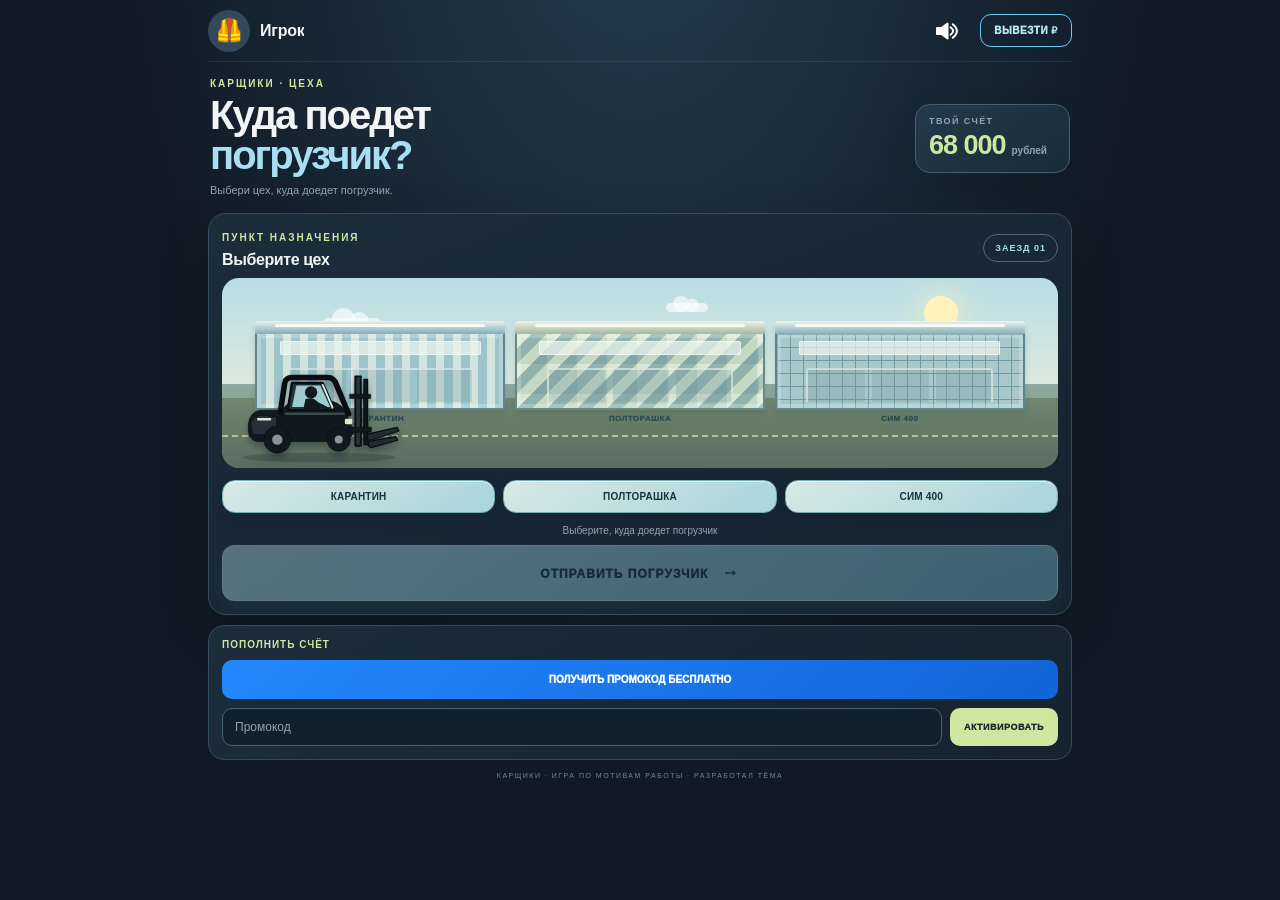
==== index.html @ d9bfb604 "Add files via upload" ====
<!doctype html>
<html lang="ru">
<head>
<meta charset="utf-8">
<meta name="viewport" content="width=device-width,initial-scale=1,viewport-fit=cover">
<meta name="theme-color" content="#111b27">
<meta name="apple-mobile-web-app-capable" content="yes">
<meta name="apple-mobile-web-app-status-bar-style" content="black-translucent">
<meta name="apple-mobile-web-app-title" content="Карщики — Цеха">
<link rel="manifest" href="manifest.webmanifest">
<link rel="apple-touch-icon" href="icons/icon-192.png">
<link rel="stylesheet" href="style.css">
<title>Карщики — Цеха</title>
</head>
<body>
<div class="app-shell">
<header class="topbar">
  <div class="profile-wrap">
    <button class="profile-avatar" id="profileBtn" aria-label="Изменить профиль"><span id="avatarMini">🦺</span></button>
    <button class="profile-name" id="profileNameBtn" aria-label="Изменить имя"><span id="nicknameMini">Игрок</span></button>
  </div>
  <div class="top-actions">
    <button class="sound-btn" id="soundBtn" aria-label="Звук включён" title="Звук"><svg viewBox="0 0 32 32" aria-hidden="true"><path d="M4 12h6l8-6v20l-8-6H4z"/><path class="sound-wave" d="M22 11q7 5 0 10M25 7q11 9 0 18"/></svg></button>
    <button class="withdraw-btn" id="withdrawBtn">ВЫВЕЗТИ ₽</button>
  </div>
</header>
<main>
  <section class="hero">
    <div class="hero-copy"><div class="eyebrow">КАРЩИКИ · ЦЕХА</div><h1>Куда поедет<br><em>погрузчик?</em></h1><p>Выбери цех, куда доедет погрузчик.</p></div>
    <div class="score-card"><span>ТВОЙ СЧЁТ</span><div class="score-line"><strong id="score">68 000</strong><small>рублей</small></div></div>
  </section>
  <section class="yard-card">
    <div class="yard-head"><div><span class="eyebrow">ПУНКТ НАЗНАЧЕНИЯ</span><h2>Выберите цех</h2></div><div class="round-pill" id="roundLabel">ЗАЕЗД 01</div></div>
    <div class="yard" id="yard">
      <div class="fireworks" id="fireworks" aria-hidden="true"></div>
      <div class="skyline"><span class="cloud c1"></span><span class="cloud c2"></span><span class="sun"></span></div>
      <div class="warehouse-row">
        <div class="warehouse" data-warehouse="0"><div class="roof"></div><div class="door"></div><label>КАРАНТИН</label></div>
        <div class="warehouse" data-warehouse="1"><div class="roof"></div><div class="door"></div><label>ПОЛТОРАШКА</label></div>
        <div class="warehouse" data-warehouse="2"><div class="roof"></div><div class="door"></div><label>СИМ 400</label></div>
      </div>
      <div class="ground"><div class="lane"></div>
        <div class="forklift" id="forklift" aria-label="Погрузчик">
          <svg viewBox="0 0 280 160" role="img" aria-hidden="true">
            <g fill="#10191d" stroke="#080e12" stroke-linejoin="round" stroke-linecap="round">
              <!-- rear counterweight and low chassis -->
              <path d="M30 91 Q31 72 49 68 L83 68 L99 53 L160 53 Q176 53 187 68 L202 104 L190 119 L44 119 Q27 116 30 91Z"/>
              <path d="M34 88 Q39 76 55 77 L76 79 L76 108 L37 108Z" fill="#263238"/>
              <!-- overhead guard and driver's cabin -->
              <path d="M82 72 L89 24 Q91 15 101 15 L159 15 Q169 15 173 26 L193 74" fill="none" stroke-width="9"/>
              <path d="M101 24 L151 24 L170 68 L94 68Z" fill="#25343b" stroke="#080e12" stroke-width="4"/>
              <path d="M108 28 L147 28 L163 63 L101 63Z" fill="#9fcbd0" stroke="none"/>
              <path d="M151 27 L167 64" fill="none" stroke="#d8f0e9" stroke-width="3"/>
              <!-- driver facing the forks -->
              <circle cx="132" cy="39" r="10" fill="#10191d" stroke="none"/>
              <path d="M123 50 Q136 45 145 57 L150 68 L119 68Z" fill="#10191d" stroke="none"/>
              <path d="M144 58 L159 66" fill="none" stroke="#10191d" stroke-width="5"/>
              <!-- front mast, carriage and hydraulic rails -->
              <path d="M204 13 L213 13 L213 126 L204 126Z" fill="#27343a" stroke-width="3"/>
              <path d="M218 18 L224 18 L224 124 L218 124Z" fill="#10191d" stroke-width="2"/>
              <path d="M195 42 L229 42 L229 49 L195 49Z"/>
              <path d="M194 96 L230 96 L230 104 L194 104Z"/>
              <!-- forks project forward, slightly raised -->
              <path d="M224 107 L272 96 L275 102 L229 117 L224 117Z" fill="#202c32" stroke-width="2"/>
              <path d="M226 119 L270 111 L273 117 L230 129 L225 126Z" fill="#202c32" stroke-width="2"/>
              <!-- wheels -->
              <circle cx="77" cy="116" r="22"/><circle cx="77" cy="116" r="11" fill="#87969a" stroke="#11191d" stroke-width="5"/>
              <circle cx="177" cy="116" r="19"/><circle cx="177" cy="116" r="9" fill="#87969a" stroke="#11191d" stroke-width="5"/>
              <!-- details -->
              <path d="M46 83 L65 83" fill="none" stroke="#d8e5d9" stroke-width="4"/>
              <rect x="187" y="82" width="12" height="9" rx="2" fill="#dce7c9" stroke="none"/>
              <path d="M91 74 L185 74" fill="none" stroke="#3b4b50" stroke-width="4"/>
            </g>
            <ellipse cx="145" cy="145" rx="124" ry="8" fill="#17252b" opacity=".25"/>
          </svg>
        </div>
      </div>
    </div>
    <div class="choice-grid" id="choices">
      <button class="choice" data-choice="0"><b>КАРАНТИН</b></button>
      <button class="choice" data-choice="1"><b>ПОЛТОРАШКА</b></button>
      <button class="choice" data-choice="2"><b>СИМ 400</b></button>
    </div>
    <div class="action-row"><div class="selected-note" id="selectedNote">Выберите, куда доедет погрузчик</div><button class="start-btn" id="startBtn" disabled>ОТПРАВИТЬ ПОГРУЗЧИК <span>→</span></button></div>
    <div class="result" id="result" aria-live="polite"></div>
  </section>
  <section class="promo-card" id="promoCard">
    <div class="promo-heading"><b>ПОПОЛНИТЬ СЧЁТ</b></div>
    <a class="max-link" href="https://max.ru/u/f9LHodD0cOLneOcaWjEmFgBMwk43kHjgXIXkgV5Iri4Pyzd-kON9N1Y9ptg" target="_blank" rel="noopener noreferrer">ПОЛУЧИТЬ ПРОМОКОД БЕСПЛАТНО</a>
    <div class="promo-entry"><input id="promoInput" maxlength="80" placeholder="Промокод" aria-label="Промокод"><button class="promo-apply" id="promoApply">АКТИВИРОВАТЬ</button></div>
    <p class="promo-message" id="promoMessage" aria-live="polite"></p>
  </section>
  <footer>КАРЩИКИ · ИГРА ПО МОТИВАМ РАБОТЫ · РАЗРАБОТАЛ ТЁМА</footer>
</main>
</div>
<div class="modal-backdrop" id="profileModal"><div class="modal"><button class="close" id="closeProfile">×</button><div class="eyebrow">ПРОФИЛЬ ИГРОКА</div><h2>Ваш профиль</h2><div class="avatar-preview" id="avatarPreview">🦺</div><label class="upload-avatar-btn" for="avatarFile">ЗАГРУЗИТЬ АВАТАР</label><input id="avatarFile" class="avatar-file-input" type="file" accept="image/*"><label class="field-label" for="nicknameInput">Ваше имя</label><input id="nicknameInput" type="text" maxlength="22" placeholder="Введите имя"><button class="save-btn" id="saveProfile">СОХРАНИТЬ</button></div></div>
<div class="modal-backdrop" id="withdrawModal"><div class="modal"><button class="close" id="closeWithdraw">×</button><div class="eyebrow">ВЫВОД СРЕДСТВ</div><h2>Вывод недоступен</h2><p class="modal-copy">Вывезти. Деньги не получится.</p><button class="save-btn" id="okWithdraw">ПОНЯТНО</button></div></div>
<script src="game.js"></script>
</body></html>
---- style.css ----
:root{--bg:#101a26;--panel:#182635;--panel2:#1e3040;--text:#f1f5f5;--muted:#91a4b1;--blue:#9edcff;--blue2:#5fb8e8;--lime:#d5f28b;--line:#304557;--orange:#ffbd65}*{box-sizing:border-box}body{margin:0;background:radial-gradient(ellipse at 50% -20%,#263e50 0,#101a26 58%);color:var(--text);font-family:Inter,-apple-system,BlinkMacSystemFont,"Segoe UI",sans-serif;min-height:100vh}.app-shell{max-width:900px;margin:auto;padding:env(safe-area-inset-top) 18px env(safe-area-inset-bottom)}.topbar{height:76px;display:flex;align-items:center;justify-content:space-between;border-bottom:1px solid #ffffff12}.brand,.top-actions,.profile-btn{display:flex;align-items:center}.brand{gap:11px}.brand-mark{width:40px;height:40px;border-radius:13px;background:var(--lime);color:#1b2b31;display:grid;place-items:center;font-weight:1000;font-size:22px;box-shadow:0 5px 20px #d5f28b20}.brand b{display:block;letter-spacing:2px;font-size:14px}.brand small{display:block;color:var(--muted);font-size:9px;letter-spacing:1.5px;margin-top:3px}.top-actions{gap:9px}.icon-btn,.profile-btn{border:1px solid var(--line);background:#1a2a39;color:var(--text);border-radius:13px;height:42px}.icon-btn{width:42px;font-size:20px}.profile-btn{padding:0 12px 0 5px;gap:8px;font-weight:700}.profile-btn span:first-child{width:31px;height:31px;display:grid;place-items:center;border-radius:10px;background:#31495b;font-size:18px}.hero{display:flex;justify-content:space-between;gap:20px;padding:35px 2px 26px;align-items:center}.eyebrow{color:var(--lime);font-size:10px;letter-spacing:2px;font-weight:900}.hero h1{font-size:clamp(32px,7vw,52px);line-height:.99;letter-spacing:-2px;margin:10px 0}.hero h1 em{font-style:normal;color:var(--blue)}.hero p{color:var(--muted);font-size:13px;max-width:370px;line-height:1.5;margin:10px 0 0}.score-card{min-width:150px;background:linear-gradient(145deg,#24394a,#192b39);border:1px solid #466073;border-radius:18px;padding:16px;box-shadow:0 12px 30px #0002}.score-card span,.score-card small{display:block;color:var(--muted);font-size:9px;letter-spacing:1.4px;font-weight:800}.score-card strong{display:block;font-size:34px;letter-spacing:-1px;margin:4px 0;color:var(--lime)}.score-card small{font-size:9px;letter-spacing:0;font-weight:500}.yard-card{background:linear-gradient(160deg,#1b2c3b,#152330);border:1px solid #354c5d;border-radius:23px;padding:20px;box-shadow:0 18px 50px #0003}.yard-head{display:flex;justify-content:space-between;align-items:center;margin-bottom:15px}.yard-head h2{font-size:19px;margin:6px 0 0;letter-spacing:-.4px}.round-pill{border:1px solid #536879;border-radius:30px;padding:8px 11px;color:var(--blue);font-size:9px;letter-spacing:1px;font-weight:900}.yard{height:250px;border-radius:17px;overflow:hidden;position:relative;background:linear-gradient(#9bc8dc 0%,#d1e5dc 61%,#778d79 61%,#657c6d 100%);isolation:isolate}.skyline{height:95px;position:absolute;inset:0}.sun{position:absolute;right:12%;top:18px;width:34px;height:34px;border-radius:50%;background:#fff2bd;box-shadow:0 0 35px #fff4bd}.cloud{position:absolute;background:#ffffff9c;border-radius:30px;width:60px;height:13px;top:40px;left:12%}.cloud:before,.cloud:after{content:"";position:absolute;background:inherit;border-radius:50%;width:23px;height:23px;top:-10px;left:10px}.cloud:after{left:28px;top:-6px;width:19px;height:19px}.c2{left:52%;top:23px;transform:scale(.7)}.warehouse-row{position:absolute;top:69px;left:3%;right:3%;display:grid;grid-template-columns:repeat(5,1fr);gap:7px;z-index:1}.warehouse{text-align:center;filter:drop-shadow(0 4px 2px #344b4930)}.roof{height:12px;background:#536b77;clip-path:polygon(8% 0,92% 0,100% 100%,0 100%)}.door{height:67px;background:linear-gradient(90deg,#728b91,#a4b6ae);border:3px solid #647e83;border-top:0;display:grid;place-items:center}.door span{font-size:17px;font-weight:1000;color:#40565a;background:#d8e5d9b0;padding:4px 8px;border-radius:5px}.warehouse label{display:block;color:#324d52;font-size:8px;font-weight:1000;letter-spacing:.8px;margin-top:4px}.warehouse.target .door{background:#d7f28e;border-color:#9ab65f;box-shadow:0 0 20px #d5f28b}.ground{position:absolute;bottom:0;height:84px;width:100%;background:linear-gradient(#71866e,#596e60)}.lane{position:absolute;left:0;right:0;top:37px;border-top:2px dashed #e8e3b0aa}.forklift{position:absolute;left:5%;bottom:11px;width:92px;height:57px;z-index:3;transition:left 2.7s cubic-bezier(.22,.7,.2,1)}.fork-body{position:absolute;bottom:5px;left:10px;width:66px;height:34px;background:#d4ed83;border:3px solid #566b45;border-radius:7px 10px 4px 4px;box-shadow:inset -8px 0 #a7c966}.cab{position:absolute;left:25px;top:-23px;width:30px;height:25px;border:4px solid #435b4d;border-bottom:0;border-radius:6px 6px 0 0;background:#8bc9d6}.cab i{display:block;margin:4px auto;width:13px;height:12px;background:#d6f1ed;border-radius:2px}.counterweight{position:absolute;right:-4px;top:4px;width:13px;height:25px;background:#e9bd58;border:2px solid #8c7041;border-radius:3px}.wheel{position:absolute;bottom:-10px;width:18px;height:18px;border:4px solid #26343b;background:#819096;border-radius:50%}.w1{left:9px}.w2{right:6px}.fork-mast{position:absolute;left:3px;bottom:4px;width:6px;height:53px;background:#4b5d60;border:1px solid #d4d9bd;z-index:2}.fork{position:absolute;left:-1px;bottom:-1px;width:19px;height:4px;background:#4b5d60}.forklift.moving{animation:bump .18s infinite alternate}.forklift.moving:after{content:"";position:absolute;left:0;top:-4px;width:100%;height:4px;background:#fff6a0;filter:blur(5px);opacity:.6}@keyframes bump{from{transform:translateY(0)}to{transform:translateY(-2px)}}.yard-status{position:absolute;right:12px;bottom:10px;background:#1a2c36d9;color:#e8f2dd;padding:7px 10px;border-radius:8px;font-size:8px;font-weight:900;letter-spacing:1px;z-index:4}.choice-grid{display:grid;grid-template-columns:repeat(5,1fr);gap:8px;margin-top:16px}.choice{min-width:0;background:#213545;border:1px solid #40596b;border-radius:13px;color:var(--text);padding:11px 5px;text-align:left;cursor:pointer;transition:.18s}.choice span{display:block;color:var(--blue);font-size:10px;font-weight:900;margin-bottom:7px}.choice b{display:block;font-size:11px;white-space:nowrap}.choice small{display:block;color:var(--muted);font-size:9px;margin-top:4px;white-space:nowrap}.choice.selected{background:#d8f2a0;color:#1c2c2c;border-color:#e9ffb5;box-shadow:0 0 0 2px #d5f28b30}.choice.selected span,.choice.selected small{color:#52694a}.choice:disabled{opacity:.65;cursor:default}.action-row{display:flex;align-items:center;justify-content:space-between;gap:15px;margin-top:15px}.selected-note{font-size:11px;color:var(--muted)}.start-btn,.save-btn{border:0;border-radius:12px;padding:14px 17px;background:var(--blue);color:#18303e;font-size:10px;letter-spacing:.8px;font-weight:1000;cursor:pointer;box-shadow:0 5px 18px #8dd7ff24}.start-btn span{font-size:17px;margin-left:9px}.start-btn:disabled{opacity:.4;cursor:not-allowed}.result{min-height:0;text-align:center;font-size:13px;font-weight:900;color:var(--lime);margin-top:0}.result.show{margin-top:13px;padding:12px;border-radius:11px;background:#d5f28b13;border:1px solid #d5f28b35}.bottom-grid{display:grid;grid-template-columns:1fr 1fr;gap:10px;margin-top:14px}.info-card{display:flex;gap:11px;padding:14px;background:#172735;border:1px solid #2c4253;border-radius:15px}.info-icon{flex:0 0 30px;height:30px;border-radius:10px;background:#9edcff;color:#17303c;display:grid;place-items:center;font-size:17px}.info-icon.lime{background:var(--lime)}.info-card b{font-size:11px}.info-card p{margin:5px 0 0;color:var(--muted);font-size:10px;line-height:1.45}footer{text-align:center;color:#718594;font-size:8px;letter-spacing:1.5px;padding:22px 0 25px}.modal-backdrop{display:none;position:fixed;inset:0;background:#07111bd9;z-index:10;align-items:center;justify-content:center;padding:20px}.modal-backdrop.open{display:flex}.modal{position:relative;width:min(100%,390px);background:#1b2d3c;border:1px solid #4b6578;border-radius:22px;padding:25px;box-shadow:0 20px 70px #0008}.modal h2{margin:7px 0 20px}.close{position:absolute;right:15px;top:12px;border:0;background:none;color:#dce7e9;font-size:28px}.field-label{display:block;color:var(--muted);font-size:11px;margin:13px 0 7px}.modal input{width:100%;border:1px solid #486174;background:#10202d;color:white;padding:13px;border-radius:10px;font:inherit;outline:none}.avatars{display:flex;gap:7px;flex-wrap:wrap}.avatars button{width:43px;height:43px;border-radius:11px;border:1px solid #486174;background:#253b4d;font-size:21px}.avatars button.active{border:2px solid var(--lime);background:#3d563e}.save-btn{width:100%;margin-top:20px;background:var(--lime)}@media(max-width:560px){.app-shell{padding-left:12px;padding-right:12px}.topbar{height:66px}.hero{padding:25px 2px 18px;align-items:flex-start}.hero h1{font-size:36px}.hero p{font-size:11px;max-width:220px}.score-card{min-width:112px;padding:12px}.score-card strong{font-size:29px}.score-card small{font-size:8px}.yard-card{padding:13px;border-radius:18px}.yard{height:225px}.warehouse-row{gap:4px;top:70px}.door{height:56px}.door span{font-size:13px;padding:3px 5px}.warehouse label{font-size:7px;letter-spacing:0}.choice-grid{gap:5px}.choice{padding:9px 3px;border-radius:10px}.choice b{font-size:9px}.choice small{font-size:7px}.choice span{font-size:9px}.action-row{align-items:stretch;flex-direction:column}.start-btn{width:100%}.selected-note{text-align:center}.bottom-grid{grid-template-columns:1fr}.yard-status{font-size:7px}.round-pill{font-size:8px;padding:7px}.yard-head h2{font-size:16px}}
/* v2 compact layout */
.topbar{height:62px}.profile-avatar{width:42px;height:42px;border:0;padding:0;border-radius:50%;background:#31495b;overflow:hidden;display:grid;place-items:center;cursor:pointer;color:#fff}.profile-avatar span{font-size:23px;line-height:1}.profile-avatar img,.avatar-preview img,#avatarMini img{width:100%;height:100%;object-fit:cover}.top-actions{gap:18px}.withdraw-btn{border:0;background:transparent;color:#fff;font-size:10px;font-weight:900;letter-spacing:.7px;padding:9px 0;cursor:pointer}.sound-btn{border:0;background:transparent;color:#fff;font-size:25px;line-height:1;width:32px;height:38px;padding:0;cursor:pointer}.hero{padding:16px 2px 14px;gap:10px}.hero h1{font-size:clamp(27px,6vw,40px);margin:7px 0}.hero p{font-size:11px;margin-top:7px}.score-card{min-width:140px;padding:11px 13px;border-radius:15px}.score-card strong{font-size:27px}.score-card small{font-size:10px}.promo-open{border:0;border-radius:8px;background:var(--lime);color:#1b2b31;font-size:8px;font-weight:1000;padding:8px 7px;margin-top:8px;width:100%;cursor:pointer}.yard-card{padding:13px;border-radius:18px}.yard-head{margin-bottom:9px}.yard-head h2{font-size:16px}.yard{height:190px}.warehouse-row{top:57px;left:7%;right:7%;grid-template-columns:repeat(3,1fr);gap:14px}.roof{height:10px}.door{height:55px}.warehouse label{font-size:8px;letter-spacing:.3px}.ground{height:70px}.forklift{bottom:8px}.yard-status{font-size:7px}.choice-grid{grid-template-columns:repeat(3,1fr);gap:8px;margin-top:11px}.choice{padding:10px 7px;text-align:center;background:#bfe6fa;color:#193343;border:1px solid #8cc9e8}.choice span{color:#315b70;margin-bottom:4px}.choice b{font-size:10px}.choice.selected{background:#d5f28b;border-color:#efffc4}.choice:disabled{opacity:.65}.action-row{margin-top:10px;gap:8px;flex-direction:row}.selected-note{font-size:10px;flex:1}.start-btn{padding:12px 10px;font-size:9px;white-space:nowrap}.result.show{margin-top:9px;padding:9px;font-size:11px}.how-card{margin-top:10px;padding:11px 13px;background:#172735;border:1px solid #2c4253;border-radius:13px}.how-card b{font-size:10px;letter-spacing:1px;color:var(--lime)}.how-card p{font-size:10px;line-height:1.4;color:var(--muted);margin:5px 0 0}footer{padding:12px 0 14px;font-size:7px}.modal-backdrop{z-index:20}.modal{max-height:85vh;overflow:auto}.avatar-preview{width:74px;height:74px;border-radius:50%;background:#31495b;overflow:hidden;display:grid;place-items:center;font-size:40px;margin:12px auto}.modal input[type=file]{font-size:11px;padding:10px}.modal-copy{color:var(--muted);font-size:13px;line-height:1.5}.max-link{display:flex;align-items:center;justify-content:center;min-height:44px;border-radius:10px;background:linear-gradient(135deg,#2388ff,#1264d8);color:#fff;text-decoration:none;font-size:10px;font-weight:900;margin:10px 0 14px}.promo-message{font-size:12px;color:var(--lime);min-height:18px;text-align:center;margin:10px 0 0}
@media(max-width:560px){.app-shell{padding-left:11px;padding-right:11px}.topbar{height:56px}.hero{padding:12px 1px 10px;align-items:center}.hero h1{font-size:30px}.hero p{font-size:10px;max-width:170px}.score-card{min-width:126px;padding:9px 10px}.score-card strong{font-size:24px}.score-card span{font-size:8px}.score-card small{font-size:9px}.yard{height:178px}.warehouse-row{top:53px;gap:8px}.door{height:49px}.warehouse label{font-size:7px}.ground{height:66px}.choice-grid{gap:6px}.choice{padding:9px 3px}.choice b{font-size:9px}.action-row{flex-direction:row;align-items:center}.selected-note{font-size:9px}.start-btn{width:auto;flex:0 0 auto;padding:11px 8px;font-size:8px}.how-card{margin-top:8px}.how-card p{font-size:9px}footer{padding:10px 0}}
/* v3 profile, controls, promo and yard refinements */
.profile-wrap{display:flex;align-items:center;gap:10px;min-width:0}.profile-name{border:0;background:transparent;color:#f1f5f5;font-size:16px;font-weight:800;letter-spacing:-.25px;padding:7px 0;max-width:170px;overflow:hidden;text-overflow:ellipsis;white-space:nowrap;cursor:pointer}.top-actions{gap:17px}.sound-btn{border:0;background:transparent;color:#fff;font-size:30px;font-weight:900;line-height:1;width:38px;height:42px;padding:0;cursor:pointer;text-shadow:0 1px 0 #fff}.withdraw-btn{border:1px solid #70c7f2;border-radius:11px;background:transparent;color:#b9e8ff;font-size:10px;font-weight:1000;letter-spacing:.55px;padding:11px 13px;cursor:pointer}.score-line{display:flex;align-items:baseline;gap:6px;white-space:nowrap}.score-card .score-line strong{display:inline-block;margin:4px 0 0}.score-card .score-line small{display:inline-block;font-size:10px;letter-spacing:0;font-weight:700}.score-card{min-width:155px}.warehouse-row{grid-template-columns:repeat(3,minmax(0,1fr));left:5%;right:5%;gap:12px}.warehouse{position:relative}.warehouse:nth-child(1) .door{background:repeating-linear-gradient(90deg,#8db5bc 0 8px,#aac6c2 8px 14px);border-color:#5d818b}.warehouse:nth-child(2) .door{background:linear-gradient(135deg,#a9c5b7 25%,#86a6a3 25% 50%,#b6d0c4 50% 75%,#86a6a3 75%);background-size:22px 22px;border-color:#607d7d}.warehouse:nth-child(3) .door{background-color:#9bb8bd;background-image:linear-gradient(#6f9199 1px,transparent 1px),linear-gradient(90deg,#6f9199 1px,transparent 1px);background-size:12px 12px;border-color:#597b84}.warehouse:nth-child(1) .roof{background:#7b9ba2}.warehouse:nth-child(2) .roof{background:#91a99c}.warehouse:nth-child(3) .roof{background:#6d8c98}.arrival-badge{position:absolute;z-index:5;left:50%;top:9px;transform:translate(-50%,-5px);opacity:0;pointer-events:none;background:#172a35e8;border:1px solid #d6ef9a;color:#e7f9b5;border-radius:9px;padding:7px 12px;font-size:9px;font-weight:1000;letter-spacing:1px;white-space:nowrap;transition:.2s}.arrival-badge.show{opacity:1;transform:translate(-50%,0)}.forklift{width:140px;height:88px;bottom:0;left:3%;transition:left 2.7s cubic-bezier(.22,.7,.2,1)}.forklift svg{display:block;width:100%;height:100%;overflow:visible;filter:drop-shadow(0 3px 2px #17252b65)}.forklift.moving{animation:bump .18s infinite alternate}.promo-card{margin-top:10px;padding:13px;background:linear-gradient(145deg,#1b2c3b,#152330);border:1px solid #354c5d;border-radius:16px}.promo-heading{display:flex;align-items:center;justify-content:space-between;color:var(--lime);font-size:10px;letter-spacing:1px;font-weight:1000}.promo-heading span{color:var(--blue);font-size:11px}.max-link{display:flex;align-items:center;justify-content:center;min-height:39px;border-radius:10px;background:linear-gradient(135deg,#2388ff,#1264d8);color:#fff;text-decoration:none;font-size:10px;font-weight:1000;margin:10px 0 9px}.promo-entry{display:flex;gap:8px}.promo-entry input{min-width:0;flex:1;border:1px solid #486174;background:#10202d;color:#fff;padding:11px 12px;border-radius:10px;font:inherit;font-size:12px;outline:none}.promo-entry input::placeholder{color:#91a4b1}.promo-apply{border:0;border-radius:10px;background:var(--lime);color:#1b2b31;padding:0 14px;font-size:9px;font-weight:1000;letter-spacing:.5px;cursor:pointer}.promo-message{font-size:11px;color:var(--lime);min-height:0;text-align:center;margin:7px 0 0}.promo-message:empty{display:none}.yard-status{font-size:8px}.how-card{margin-top:10px}
@media(max-width:560px){.topbar{height:58px}.profile-wrap{gap:8px}.profile-avatar{width:39px;height:39px}.profile-name{font-size:15px;max-width:125px}.top-actions{gap:10px}.sound-btn{font-size:29px;width:31px}.withdraw-btn{font-size:9px;padding:9px 9px}.hero{padding:12px 1px 10px;align-items:center}.score-card{min-width:126px;padding:9px 10px}.score-card strong{font-size:23px}.score-card .score-line{gap:4px}.score-card .score-line small{font-size:9px}.yard{height:178px}.warehouse-row{top:53px;left:5%;right:5%;gap:8px}.door{height:49px}.warehouse label{font-size:7px}.ground{height:66px}.forklift{width:119px;height:76px;bottom:0}.arrival-badge{top:7px;font-size:8px;padding:6px 9px}.action-row{flex-direction:row;align-items:center}.selected-note{font-size:9px}.start-btn{width:auto;flex:0 0 auto;padding:11px 8px;font-size:8px}.promo-entry{gap:6px}.promo-apply{padding:0 10px;font-size:8px}.how-card p{font-size:9px}}

/* v4: Renewal-inspired industrial campus, clean controls */
:root{--blue:#a9dff0;--blue2:#65b8cf;--lime:#cde7a0;--line:#42606a}
.sound-btn{display:grid;place-items:center;width:34px;height:38px;color:#fff}
.sound-btn svg{width:29px;height:29px;fill:#fff;stroke:#fff;stroke-width:2.7;stroke-linecap:round;stroke-linejoin:round}
.sound-btn svg .sound-wave{fill:none;stroke:#fff;stroke-width:2.7}
.sound-btn svg .sound-slash{fill:none;stroke:#fff;stroke-width:3.4}
.yard{background:linear-gradient(180deg,#b9dce5 0%,#dce9df 56%,#91aaa0 56%,#718a7d 100%)}
.warehouse-row{top:43px;left:4%;right:4%;gap:10px;align-items:end}
.warehouse{filter:drop-shadow(0 6px 3px #344b4930)}
/* Tall, clean pharmaceutical-production buildings with glass and pale panels */
.roof{height:13px;background:linear-gradient(180deg,#e8f0e8,#91b2b4);clip-path:none;border-radius:4px 4px 0 0;position:relative}
.roof:before{content:"";position:absolute;left:8%;right:8%;top:3px;height:3px;background:#f7fbf4;border-radius:3px}
.door{height:76px;position:relative;border:2px solid #6e9298;border-top:0;box-shadow:inset 0 0 0 4px #ffffff38}
.door:before{content:"";position:absolute;left:9%;right:9%;top:7px;height:12px;border-radius:2px;background:#eaf5efb8;border:1px solid #ffffff80}
.door:after{content:"";position:absolute;left:12%;right:12%;bottom:6px;height:32px;border:2px solid #e6f0e9a8;border-bottom:0;border-radius:3px 3px 0 0;background:linear-gradient(90deg,#7197a044 0 31%,transparent 31% 35%,#7197a044 35% 66%,transparent 66% 70%,#7197a044 70%)}
.warehouse:nth-child(1) .roof{background:linear-gradient(#eaf1eb,#82aeb6)}
.warehouse:nth-child(1) .door{background:repeating-linear-gradient(90deg,#9dc4ca 0 9px,#d4e4dd 9px 17px);border-color:#5d8790}
.warehouse:nth-child(2) .roof{background:linear-gradient(#eef3e7,#a5b99c)}
.warehouse:nth-child(2) .door{background:linear-gradient(135deg,#d9e7d8 0 24%,#91b2ad 24% 49%,#c4d8c6 49% 74%,#82a7a6 74%);background-size:30px 30px;border-color:#668a84}
.warehouse:nth-child(3) .roof{background:linear-gradient(#edf4ed,#86aeb7)}
.warehouse:nth-child(3) .door{background-color:#a8c8cb;background-image:linear-gradient(#6d99a0 1px,transparent 1px),linear-gradient(90deg,#6d99a0 1px,transparent 1px);background-size:13px 13px;border-color:#5d858d}
.warehouse label{color:#284c51;font-size:8px;letter-spacing:.5px;font-weight:1000}
.warehouse.target .door{box-shadow:0 0 24px #d5f28b;border-color:#b8d78d}
.yard-status,.arrival-badge{display:none!important}
.forklift{width:172px;height:103px;bottom:-1px;left:1%;}
.forklift svg{filter:drop-shadow(0 5px 3px #17252b65)}
.choice-grid{margin-top:12px}
.choice{background:linear-gradient(145deg,#d7e9e4,#a9d4dd);border:1px solid #79aeb7;color:#18333d;box-shadow:inset 0 1px #ffffffaa,0 4px 12px #061a2220}
.choice b{letter-spacing:.2px}
.choice.selected{background:linear-gradient(145deg,#e4f2b8,#c4e18d);border-color:#e9f9c5;color:#21342b}
.start-btn{min-height:56px;width:100%;font-size:12px;letter-spacing:1px;background:linear-gradient(135deg,#b5e3ed,#78bfd2);box-shadow:0 7px 18px #72b8c92e;border:1px solid #d6f5f6}
.action-row{display:block;margin-top:12px}
.selected-note{text-align:center;margin:0 0 8px;min-height:12px}
.result.show{min-height:48px;display:grid;place-items:center;font-size:13px}
.promo-heading{justify-content:flex-start}
.promo-heading span{display:none}
@media(max-width:560px){
 .warehouse-row{top:43px;left:4%;right:4%;gap:7px}
 .door{height:59px}
 .warehouse label{font-size:6.5px}
 .yard{height:178px}
 .forklift{width:137px;height:83px;bottom:-1px;left:0}
 .start-btn{width:100%;min-height:56px;padding:15px 12px;font-size:11px}
 .action-row{display:block}
 .selected-note{margin-bottom:7px}
 .sound-btn{width:32px}
}


/* v5 refinements */
.sound-btn svg{width:24px;height:24px}
.avatar-file-input{position:absolute!important;width:1px!important;height:1px!important;opacity:0!important;pointer-events:none!important;padding:0!important;border:0!important}
.upload-avatar-btn{display:flex;align-items:center;justify-content:center;min-height:46px;padding:0 16px;margin:12px 0 4px;border-radius:12px;background:linear-gradient(135deg,#b7e2ec,#78bfd2);border:1px solid #d7f4f2;color:#17313b;font-size:11px;font-weight:1000;letter-spacing:.7px;cursor:pointer}
.fireworks{position:absolute;inset:0;z-index:8;pointer-events:none;overflow:hidden}
.firework-bit{position:absolute;left:var(--x);top:var(--y);width:6px;height:10px;border-radius:2px;opacity:0;animation:firework-pop 1.25s ease-out forwards;box-shadow:0 0 9px currentColor}
@keyframes firework-pop{0%{opacity:0;transform:translate(0,0) scale(.2) rotate(0)}12%{opacity:1}100%{opacity:0;transform:translate(var(--dx),var(--dy)) scale(1) rotate(var(--rot))}}
.withdraw-btn{font-size:10px;padding:10px 13px}
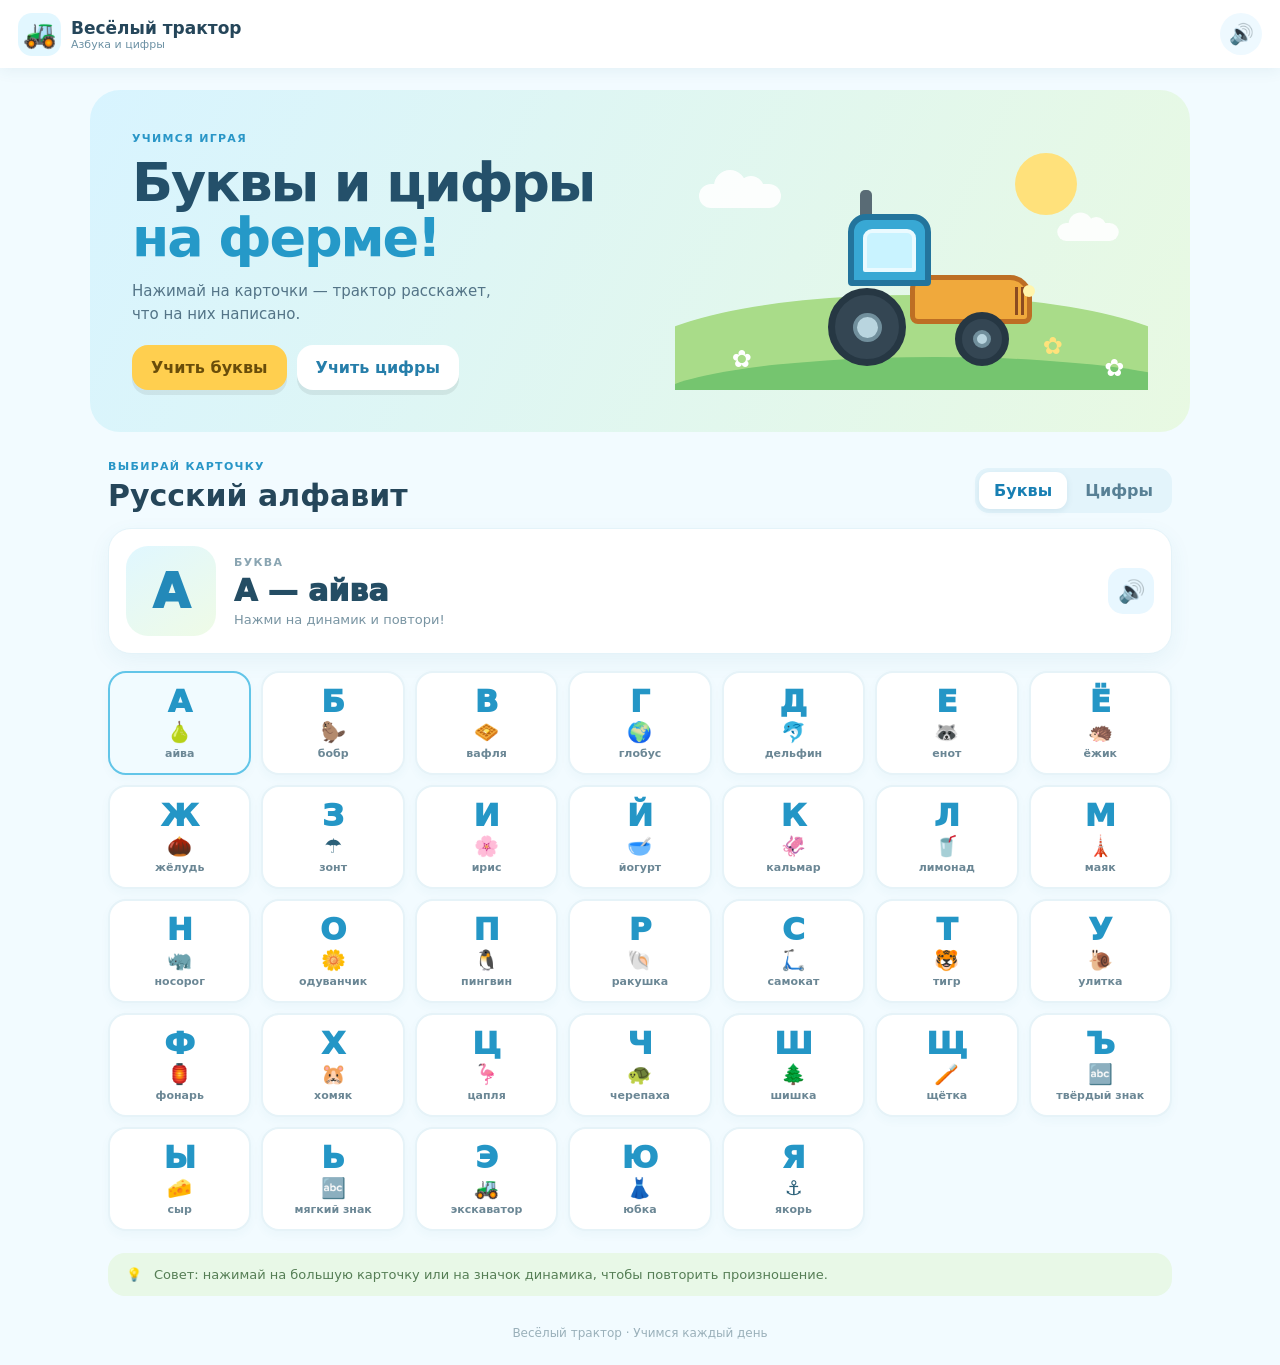
==== commit 29a3917c: "Add files via upload" ====
--- a/index.html
+++ b/index.html
@@ -2,98 +2,64 @@
 <html lang="ru">
 <head>
 <meta charset="utf-8">
-<meta name="viewport" content="width=device-width,initial-scale=1,viewport-fit=cover">
-<meta name="theme-color" content="#111b27">
+<meta name="viewport" content="width=device-width, initial-scale=1, viewport-fit=cover">
+<meta name="theme-color" content="#65c9ed">
 <meta name="apple-mobile-web-app-capable" content="yes">
-<meta name="apple-mobile-web-app-status-bar-style" content="black-translucent">
-<meta name="apple-mobile-web-app-title" content="Карщики — Цеха">
-<link rel="manifest" href="manifest.webmanifest">
-<link rel="apple-touch-icon" href="icons/icon-192.png">
-<link rel="stylesheet" href="style.css">
-<title>Карщики — Цеха</title>
+<meta name="apple-mobile-web-app-status-bar-style" content="default">
+<meta name="apple-mobile-web-app-title" content="Весёлый трактор">
+<link rel="manifest" href="./manifest.webmanifest">
+<link rel="apple-touch-icon" href="./icons/icon-192.png">
+<link rel="stylesheet" href="./style.css">
+<title>Весёлый трактор — азбука</title>
 </head>
 <body>
-<div class="app-shell">
-<header class="topbar">
-  <div class="profile-wrap">
-    <button class="profile-avatar" id="profileBtn" aria-label="Изменить профиль"><span id="avatarMini">🦺</span></button>
-    <button class="profile-name" id="profileNameBtn" aria-label="Изменить имя"><span id="nicknameMini">Игрок</span></button>
+<header class="top">
+  <div class="brand">
+    <div class="brand-icon" aria-hidden="true">🚜</div>
+    <div><div class="brand-title">Весёлый трактор</div><div class="brand-sub">Азбука и цифры</div></div>
   </div>
-  <div class="top-actions">
-    <button class="sound-btn" id="soundBtn" aria-label="Звук включён" title="Звук"><svg viewBox="0 0 32 32" aria-hidden="true"><path d="M4 12h6l8-6v20l-8-6H4z"/><path class="sound-wave" d="M22 11q7 5 0 10M25 7q11 9 0 18"/></svg></button>
-    <button class="withdraw-btn" id="withdrawBtn">ВЫВЕЗТИ ₽</button>
-  </div>
+  <button class="sound" id="soundToggle" aria-label="Выключить звук" title="Звук">🔊</button>
 </header>
+
 <main>
   <section class="hero">
-    <div class="hero-copy"><div class="eyebrow">КАРЩИКИ · ЦЕХА</div><h1>Куда поедет<br><em>погрузчик?</em></h1><p>Выбери цех, куда доедет погрузчик.</p></div>
-    <div class="score-card"><span>ТВОЙ СЧЁТ</span><div class="score-line"><strong id="score">68 000</strong><small>рублей</small></div></div>
-  </section>
-  <section class="yard-card">
-    <div class="yard-head"><div><span class="eyebrow">ПУНКТ НАЗНАЧЕНИЯ</span><h2>Выберите цех</h2></div><div class="round-pill" id="roundLabel">ЗАЕЗД 01</div></div>
-    <div class="yard" id="yard">
-      <div class="fireworks" id="fireworks" aria-hidden="true"></div>
-      <div class="skyline"><span class="cloud c1"></span><span class="cloud c2"></span><span class="sun"></span></div>
-      <div class="warehouse-row">
-        <div class="warehouse" data-warehouse="0"><div class="roof"></div><div class="door"></div><label>КАРАНТИН</label></div>
-        <div class="warehouse" data-warehouse="1"><div class="roof"></div><div class="door"></div><label>ПОЛТОРАШКА</label></div>
-        <div class="warehouse" data-warehouse="2"><div class="roof"></div><div class="door"></div><label>СИМ 400</label></div>
-      </div>
-      <div class="ground"><div class="lane"></div>
-        <div class="forklift" id="forklift" aria-label="Погрузчик">
-          <svg viewBox="0 0 280 160" role="img" aria-hidden="true">
-            <g fill="#10191d" stroke="#080e12" stroke-linejoin="round" stroke-linecap="round">
-              <!-- rear counterweight and low chassis -->
-              <path d="M30 91 Q31 72 49 68 L83 68 L99 53 L160 53 Q176 53 187 68 L202 104 L190 119 L44 119 Q27 116 30 91Z"/>
-              <path d="M34 88 Q39 76 55 77 L76 79 L76 108 L37 108Z" fill="#263238"/>
-              <!-- overhead guard and driver's cabin -->
-              <path d="M82 72 L89 24 Q91 15 101 15 L159 15 Q169 15 173 26 L193 74" fill="none" stroke-width="9"/>
-              <path d="M101 24 L151 24 L170 68 L94 68Z" fill="#25343b" stroke="#080e12" stroke-width="4"/>
-              <path d="M108 28 L147 28 L163 63 L101 63Z" fill="#9fcbd0" stroke="none"/>
-              <path d="M151 27 L167 64" fill="none" stroke="#d8f0e9" stroke-width="3"/>
-              <!-- driver facing the forks -->
-              <circle cx="132" cy="39" r="10" fill="#10191d" stroke="none"/>
-              <path d="M123 50 Q136 45 145 57 L150 68 L119 68Z" fill="#10191d" stroke="none"/>
-              <path d="M144 58 L159 66" fill="none" stroke="#10191d" stroke-width="5"/>
-              <!-- front mast, carriage and hydraulic rails -->
-              <path d="M204 13 L213 13 L213 126 L204 126Z" fill="#27343a" stroke-width="3"/>
-              <path d="M218 18 L224 18 L224 124 L218 124Z" fill="#10191d" stroke-width="2"/>
-              <path d="M195 42 L229 42 L229 49 L195 49Z"/>
-              <path d="M194 96 L230 96 L230 104 L194 104Z"/>
-              <!-- forks project forward, slightly raised -->
-              <path d="M224 107 L272 96 L275 102 L229 117 L224 117Z" fill="#202c32" stroke-width="2"/>
-              <path d="M226 119 L270 111 L273 117 L230 129 L225 126Z" fill="#202c32" stroke-width="2"/>
-              <!-- wheels -->
-              <circle cx="77" cy="116" r="22"/><circle cx="77" cy="116" r="11" fill="#87969a" stroke="#11191d" stroke-width="5"/>
-              <circle cx="177" cy="116" r="19"/><circle cx="177" cy="116" r="9" fill="#87969a" stroke="#11191d" stroke-width="5"/>
-              <!-- details -->
-              <path d="M46 83 L65 83" fill="none" stroke="#d8e5d9" stroke-width="4"/>
-              <rect x="187" y="82" width="12" height="9" rx="2" fill="#dce7c9" stroke="none"/>
-              <path d="M91 74 L185 74" fill="none" stroke="#3b4b50" stroke-width="4"/>
-            </g>
-            <ellipse cx="145" cy="145" rx="124" ry="8" fill="#17252b" opacity=".25"/>
-          </svg>
-        </div>
+    <div class="hero-copy">
+      <div class="eyebrow">Учимся играя</div>
+      <h1>Буквы и цифры<br><span>на ферме!</span></h1>
+      <p>Нажимай на карточки — трактор расскажет, что на них написано.</p>
+      <div class="hero-actions">
+        <button class="primary" id="startLetters">Учить буквы</button>
+        <button class="secondary" id="startNumbers">Учить цифры</button>
       </div>
     </div>
-    <div class="choice-grid" id="choices">
-      <button class="choice" data-choice="0"><b>КАРАНТИН</b></button>
-      <button class="choice" data-choice="1"><b>ПОЛТОРАШКА</b></button>
-      <button class="choice" data-choice="2"><b>СИМ 400</b></button>
+    <div class="tractor-scene" aria-label="Оригинальный рисунок весёлого трактора">
+      <div class="sun"></div><div class="cloud cloud-a"></div><div class="cloud cloud-b"></div>
+      <div class="hill hill-back"></div><div class="hill hill-front"></div>
+      <div class="tractor">
+        <div class="exhaust"></div><div class="cab"><div class="window"></div></div>
+        <div class="hood"></div><div class="grill"></div>
+        <div class="wheel wheel-big"><i></i></div><div class="wheel wheel-small"><i></i></div>
+        <div class="headlamp"></div>
+      </div>
+      <div class="flower f1">✿</div><div class="flower f2">✿</div><div class="flower f3">✿</div>
     </div>
-    <div class="action-row"><div class="selected-note" id="selectedNote">Выберите, куда доедет погрузчик</div><button class="start-btn" id="startBtn" disabled>ОТПРАВИТЬ ПОГРУЗЧИК <span>→</span></button></div>
-    <div class="result" id="result" aria-live="polite"></div>
   </section>
-  <section class="promo-card" id="promoCard">
-    <div class="promo-heading"><b>ПОПОЛНИТЬ СЧЁТ</b></div>
-    <a class="max-link" href="https://max.ru/u/f9LHodD0cOLneOcaWjEmFgBMwk43kHjgXIXkgV5Iri4Pyzd-kON9N1Y9ptg" target="_blank" rel="noopener noreferrer">ПОЛУЧИТЬ ПРОМОКОД БЕСПЛАТНО</a>
-    <div class="promo-entry"><input id="promoInput" maxlength="80" placeholder="Промокод" aria-label="Промокод"><button class="promo-apply" id="promoApply">АКТИВИРОВАТЬ</button></div>
-    <p class="promo-message" id="promoMessage" aria-live="polite"></p>
+
+  <section class="learning" id="learning">
+    <div class="section-head">
+      <div><div class="eyebrow">Выбирай карточку</div><h2 id="sectionTitle">Русский алфавит</h2></div>
+      <div class="tabs"><button class="tab active" data-mode="letters">Буквы</button><button class="tab" data-mode="numbers">Цифры</button></div>
+    </div>
+    <div class="feature-card" id="featureCard" aria-live="polite">
+      <div class="feature-visual" id="featureVisual">А</div>
+      <div class="feature-info"><div class="feature-kicker" id="featureKicker">Буква дня</div><div class="feature-word" id="featureWord">А — айва</div><div class="feature-hint" id="featureHint">Нажми на динамик, чтобы услышать</div></div>
+      <button class="speak" id="speakCurrent" aria-label="Произнести">🔊</button>
+    </div>
+    <div class="grid" id="cards" aria-label="Карточки алфавита"></div>
   </section>
-  <footer>КАРЩИКИ · ИГРА ПО МОТИВАМ РАБОТЫ · РАЗРАБОТАЛ ТЁМА</footer>
+  <section class="tip"><span>💡</span><p>Совет: нажимай на большую карточку или на значок динамика, чтобы повторить произношение.</p></section>
 </main>
-</div>
-<div class="modal-backdrop" id="profileModal"><div class="modal"><button class="close" id="closeProfile">×</button><div class="eyebrow">ПРОФИЛЬ ИГРОКА</div><h2>Ваш профиль</h2><div class="avatar-preview" id="avatarPreview">🦺</div><label class="upload-avatar-btn" for="avatarFile">ЗАГРУЗИТЬ АВАТАР</label><input id="avatarFile" class="avatar-file-input" type="file" accept="image/*"><label class="field-label" for="nicknameInput">Ваше имя</label><input id="nicknameInput" type="text" maxlength="22" placeholder="Введите имя"><button class="save-btn" id="saveProfile">СОХРАНИТЬ</button></div></div>
-<div class="modal-backdrop" id="withdrawModal"><div class="modal"><button class="close" id="closeWithdraw">×</button><div class="eyebrow">ВЫВОД СРЕДСТВ</div><h2>Вывод недоступен</h2><p class="modal-copy">Вывезти. Деньги не получится.</p><button class="save-btn" id="okWithdraw">ПОНЯТНО</button></div></div>
-<script src="game.js"></script>
-</body></html>
+<footer>Весёлый трактор · Учимся каждый день</footer>
+<script src="./app.js"></script>
+</body>
+</html>
--- a/style.css
+++ b/style.css
@@ -1,65 +1,2 @@
-:root{--bg:#101a26;--panel:#182635;--panel2:#1e3040;--text:#f1f5f5;--muted:#91a4b1;--blue:#9edcff;--blue2:#5fb8e8;--lime:#d5f28b;--line:#304557;--orange:#ffbd65}*{box-sizing:border-box}body{margin:0;background:radial-gradient(ellipse at 50% -20%,#263e50 0,#101a26 58%);color:var(--text);font-family:Inter,-apple-system,BlinkMacSystemFont,"Segoe UI",sans-serif;min-height:100vh}.app-shell{max-width:900px;margin:auto;padding:env(safe-area-inset-top) 18px env(safe-area-inset-bottom)}.topbar{height:76px;display:flex;align-items:center;justify-content:space-between;border-bottom:1px solid #ffffff12}.brand,.top-actions,.profile-btn{display:flex;align-items:center}.brand{gap:11px}.brand-mark{width:40px;height:40px;border-radius:13px;background:var(--lime);color:#1b2b31;display:grid;place-items:center;font-weight:1000;font-size:22px;box-shadow:0 5px 20px #d5f28b20}.brand b{display:block;letter-spacing:2px;font-size:14px}.brand small{display:block;color:var(--muted);font-size:9px;letter-spacing:1.5px;margin-top:3px}.top-actions{gap:9px}.icon-btn,.profile-btn{border:1px solid var(--line);background:#1a2a39;color:var(--text);border-radius:13px;height:42px}.icon-btn{width:42px;font-size:20px}.profile-btn{padding:0 12px 0 5px;gap:8px;font-weight:700}.profile-btn span:first-child{width:31px;height:31px;display:grid;place-items:center;border-radius:10px;background:#31495b;font-size:18px}.hero{display:flex;justify-content:space-between;gap:20px;padding:35px 2px 26px;align-items:center}.eyebrow{color:var(--lime);font-size:10px;letter-spacing:2px;font-weight:900}.hero h1{font-size:clamp(32px,7vw,52px);line-height:.99;letter-spacing:-2px;margin:10px 0}.hero h1 em{font-style:normal;color:var(--blue)}.hero p{color:var(--muted);font-size:13px;max-width:370px;line-height:1.5;margin:10px 0 0}.score-card{min-width:150px;background:linear-gradient(145deg,#24394a,#192b39);border:1px solid #466073;border-radius:18px;padding:16px;box-shadow:0 12px 30px #0002}.score-card span,.score-card small{display:block;color:var(--muted);font-size:9px;letter-spacing:1.4px;font-weight:800}.score-card strong{display:block;font-size:34px;letter-spacing:-1px;margin:4px 0;color:var(--lime)}.score-card small{font-size:9px;letter-spacing:0;font-weight:500}.yard-card{background:linear-gradient(160deg,#1b2c3b,#152330);border:1px solid #354c5d;border-radius:23px;padding:20px;box-shadow:0 18px 50px #0003}.yard-head{display:flex;justify-content:space-between;align-items:center;margin-bottom:15px}.yard-head h2{font-size:19px;margin:6px 0 0;letter-spacing:-.4px}.round-pill{border:1px solid #536879;border-radius:30px;padding:8px 11px;color:var(--blue);font-size:9px;letter-spacing:1px;font-weight:900}.yard{height:250px;border-radius:17px;overflow:hidden;position:relative;background:linear-gradient(#9bc8dc 0%,#d1e5dc 61%,#778d79 61%,#657c6d 100%);isolation:isolate}.skyline{height:95px;position:absolute;inset:0}.sun{position:absolute;right:12%;top:18px;width:34px;height:34px;border-radius:50%;background:#fff2bd;box-shadow:0 0 35px #fff4bd}.cloud{position:absolute;background:#ffffff9c;border-radius:30px;width:60px;height:13px;top:40px;left:12%}.cloud:before,.cloud:after{content:"";position:absolute;background:inherit;border-radius:50%;width:23px;height:23px;top:-10px;left:10px}.cloud:after{left:28px;top:-6px;width:19px;height:19px}.c2{left:52%;top:23px;transform:scale(.7)}.warehouse-row{position:absolute;top:69px;left:3%;right:3%;display:grid;grid-template-columns:repeat(5,1fr);gap:7px;z-index:1}.warehouse{text-align:center;filter:drop-shadow(0 4px 2px #344b4930)}.roof{height:12px;background:#536b77;clip-path:polygon(8% 0,92% 0,100% 100%,0 100%)}.door{height:67px;background:linear-gradient(90deg,#728b91,#a4b6ae);border:3px solid #647e83;border-top:0;display:grid;place-items:center}.door span{font-size:17px;font-weight:1000;color:#40565a;background:#d8e5d9b0;padding:4px 8px;border-radius:5px}.warehouse label{display:block;color:#324d52;font-size:8px;font-weight:1000;letter-spacing:.8px;margin-top:4px}.warehouse.target .door{background:#d7f28e;border-color:#9ab65f;box-shadow:0 0 20px #d5f28b}.ground{position:absolute;bottom:0;height:84px;width:100%;background:linear-gradient(#71866e,#596e60)}.lane{position:absolute;left:0;right:0;top:37px;border-top:2px dashed #e8e3b0aa}.forklift{position:absolute;left:5%;bottom:11px;width:92px;height:57px;z-index:3;transition:left 2.7s cubic-bezier(.22,.7,.2,1)}.fork-body{position:absolute;bottom:5px;left:10px;width:66px;height:34px;background:#d4ed83;border:3px solid #566b45;border-radius:7px 10px 4px 4px;box-shadow:inset -8px 0 #a7c966}.cab{position:absolute;left:25px;top:-23px;width:30px;height:25px;border:4px solid #435b4d;border-bottom:0;border-radius:6px 6px 0 0;background:#8bc9d6}.cab i{display:block;margin:4px auto;width:13px;height:12px;background:#d6f1ed;border-radius:2px}.counterweight{position:absolute;right:-4px;top:4px;width:13px;height:25px;background:#e9bd58;border:2px solid #8c7041;border-radius:3px}.wheel{position:absolute;bottom:-10px;width:18px;height:18px;border:4px solid #26343b;background:#819096;border-radius:50%}.w1{left:9px}.w2{right:6px}.fork-mast{position:absolute;left:3px;bottom:4px;width:6px;height:53px;background:#4b5d60;border:1px solid #d4d9bd;z-index:2}.fork{position:absolute;left:-1px;bottom:-1px;width:19px;height:4px;background:#4b5d60}.forklift.moving{animation:bump .18s infinite alternate}.forklift.moving:after{content:"";position:absolute;left:0;top:-4px;width:100%;height:4px;background:#fff6a0;filter:blur(5px);opacity:.6}@keyframes bump{from{transform:translateY(0)}to{transform:translateY(-2px)}}.yard-status{position:absolute;right:12px;bottom:10px;background:#1a2c36d9;color:#e8f2dd;padding:7px 10px;border-radius:8px;font-size:8px;font-weight:900;letter-spacing:1px;z-index:4}.choice-grid{display:grid;grid-template-columns:repeat(5,1fr);gap:8px;margin-top:16px}.choice{min-width:0;background:#213545;border:1px solid #40596b;border-radius:13px;color:var(--text);padding:11px 5px;text-align:left;cursor:pointer;transition:.18s}.choice span{display:block;color:var(--blue);font-size:10px;font-weight:900;margin-bottom:7px}.choice b{display:block;font-size:11px;white-space:nowrap}.choice small{display:block;color:var(--muted);font-size:9px;margin-top:4px;white-space:nowrap}.choice.selected{background:#d8f2a0;color:#1c2c2c;border-color:#e9ffb5;box-shadow:0 0 0 2px #d5f28b30}.choice.selected span,.choice.selected small{color:#52694a}.choice:disabled{opacity:.65;cursor:default}.action-row{display:flex;align-items:center;justify-content:space-between;gap:15px;margin-top:15px}.selected-note{font-size:11px;color:var(--muted)}.start-btn,.save-btn{border:0;border-radius:12px;padding:14px 17px;background:var(--blue);color:#18303e;font-size:10px;letter-spacing:.8px;font-weight:1000;cursor:pointer;box-shadow:0 5px 18px #8dd7ff24}.start-btn span{font-size:17px;margin-left:9px}.start-btn:disabled{opacity:.4;cursor:not-allowed}.result{min-height:0;text-align:center;font-size:13px;font-weight:900;color:var(--lime);margin-top:0}.result.show{margin-top:13px;padding:12px;border-radius:11px;background:#d5f28b13;border:1px solid #d5f28b35}.bottom-grid{display:grid;grid-template-columns:1fr 1fr;gap:10px;margin-top:14px}.info-card{display:flex;gap:11px;padding:14px;background:#172735;border:1px solid #2c4253;border-radius:15px}.info-icon{flex:0 0 30px;height:30px;border-radius:10px;background:#9edcff;color:#17303c;display:grid;place-items:center;font-size:17px}.info-icon.lime{background:var(--lime)}.info-card b{font-size:11px}.info-card p{margin:5px 0 0;color:var(--muted);font-size:10px;line-height:1.45}footer{text-align:center;color:#718594;font-size:8px;letter-spacing:1.5px;padding:22px 0 25px}.modal-backdrop{display:none;position:fixed;inset:0;background:#07111bd9;z-index:10;align-items:center;justify-content:center;padding:20px}.modal-backdrop.open{display:flex}.modal{position:relative;width:min(100%,390px);background:#1b2d3c;border:1px solid #4b6578;border-radius:22px;padding:25px;box-shadow:0 20px 70px #0008}.modal h2{margin:7px 0 20px}.close{position:absolute;right:15px;top:12px;border:0;background:none;color:#dce7e9;font-size:28px}.field-label{display:block;color:var(--muted);font-size:11px;margin:13px 0 7px}.modal input{width:100%;border:1px solid #486174;background:#10202d;color:white;padding:13px;border-radius:10px;font:inherit;outline:none}.avatars{display:flex;gap:7px;flex-wrap:wrap}.avatars button{width:43px;height:43px;border-radius:11px;border:1px solid #486174;background:#253b4d;font-size:21px}.avatars button.active{border:2px solid var(--lime);background:#3d563e}.save-btn{width:100%;margin-top:20px;background:var(--lime)}@media(max-width:560px){.app-shell{padding-left:12px;padding-right:12px}.topbar{height:66px}.hero{padding:25px 2px 18px;align-items:flex-start}.hero h1{font-size:36px}.hero p{font-size:11px;max-width:220px}.score-card{min-width:112px;padding:12px}.score-card strong{font-size:29px}.score-card small{font-size:8px}.yard-card{padding:13px;border-radius:18px}.yard{height:225px}.warehouse-row{gap:4px;top:70px}.door{height:56px}.door span{font-size:13px;padding:3px 5px}.warehouse label{font-size:7px;letter-spacing:0}.choice-grid{gap:5px}.choice{padding:9px 3px;border-radius:10px}.choice b{font-size:9px}.choice small{font-size:7px}.choice span{font-size:9px}.action-row{align-items:stretch;flex-direction:column}.start-btn{width:100%}.selected-note{text-align:center}.bottom-grid{grid-template-columns:1fr}.yard-status{font-size:7px}.round-pill{font-size:8px;padding:7px}.yard-head h2{font-size:16px}}
-/* v2 compact layout */
-.topbar{height:62px}.profile-avatar{width:42px;height:42px;border:0;padding:0;border-radius:50%;background:#31495b;overflow:hidden;display:grid;place-items:center;cursor:pointer;color:#fff}.profile-avatar span{font-size:23px;line-height:1}.profile-avatar img,.avatar-preview img,#avatarMini img{width:100%;height:100%;object-fit:cover}.top-actions{gap:18px}.withdraw-btn{border:0;background:transparent;color:#fff;font-size:10px;font-weight:900;letter-spacing:.7px;padding:9px 0;cursor:pointer}.sound-btn{border:0;background:transparent;color:#fff;font-size:25px;line-height:1;width:32px;height:38px;padding:0;cursor:pointer}.hero{padding:16px 2px 14px;gap:10px}.hero h1{font-size:clamp(27px,6vw,40px);margin:7px 0}.hero p{font-size:11px;margin-top:7px}.score-card{min-width:140px;padding:11px 13px;border-radius:15px}.score-card strong{font-size:27px}.score-card small{font-size:10px}.promo-open{border:0;border-radius:8px;background:var(--lime);color:#1b2b31;font-size:8px;font-weight:1000;padding:8px 7px;margin-top:8px;width:100%;cursor:pointer}.yard-card{padding:13px;border-radius:18px}.yard-head{margin-bottom:9px}.yard-head h2{font-size:16px}.yard{height:190px}.warehouse-row{top:57px;left:7%;right:7%;grid-template-columns:repeat(3,1fr);gap:14px}.roof{height:10px}.door{height:55px}.warehouse label{font-size:8px;letter-spacing:.3px}.ground{height:70px}.forklift{bottom:8px}.yard-status{font-size:7px}.choice-grid{grid-template-columns:repeat(3,1fr);gap:8px;margin-top:11px}.choice{padding:10px 7px;text-align:center;background:#bfe6fa;color:#193343;border:1px solid #8cc9e8}.choice span{color:#315b70;margin-bottom:4px}.choice b{font-size:10px}.choice.selected{background:#d5f28b;border-color:#efffc4}.choice:disabled{opacity:.65}.action-row{margin-top:10px;gap:8px;flex-direction:row}.selected-note{font-size:10px;flex:1}.start-btn{padding:12px 10px;font-size:9px;white-space:nowrap}.result.show{margin-top:9px;padding:9px;font-size:11px}.how-card{margin-top:10px;padding:11px 13px;background:#172735;border:1px solid #2c4253;border-radius:13px}.how-card b{font-size:10px;letter-spacing:1px;color:var(--lime)}.how-card p{font-size:10px;line-height:1.4;color:var(--muted);margin:5px 0 0}footer{padding:12px 0 14px;font-size:7px}.modal-backdrop{z-index:20}.modal{max-height:85vh;overflow:auto}.avatar-preview{width:74px;height:74px;border-radius:50%;background:#31495b;overflow:hidden;display:grid;place-items:center;font-size:40px;margin:12px auto}.modal input[type=file]{font-size:11px;padding:10px}.modal-copy{color:var(--muted);font-size:13px;line-height:1.5}.max-link{display:flex;align-items:center;justify-content:center;min-height:44px;border-radius:10px;background:linear-gradient(135deg,#2388ff,#1264d8);color:#fff;text-decoration:none;font-size:10px;font-weight:900;margin:10px 0 14px}.promo-message{font-size:12px;color:var(--lime);min-height:18px;text-align:center;margin:10px 0 0}
-@media(max-width:560px){.app-shell{padding-left:11px;padding-right:11px}.topbar{height:56px}.hero{padding:12px 1px 10px;align-items:center}.hero h1{font-size:30px}.hero p{font-size:10px;max-width:170px}.score-card{min-width:126px;padding:9px 10px}.score-card strong{font-size:24px}.score-card span{font-size:8px}.score-card small{font-size:9px}.yard{height:178px}.warehouse-row{top:53px;gap:8px}.door{height:49px}.warehouse label{font-size:7px}.ground{height:66px}.choice-grid{gap:6px}.choice{padding:9px 3px}.choice b{font-size:9px}.action-row{flex-direction:row;align-items:center}.selected-note{font-size:9px}.start-btn{width:auto;flex:0 0 auto;padding:11px 8px;font-size:8px}.how-card{margin-top:8px}.how-card p{font-size:9px}footer{padding:10px 0}}
-/* v3 profile, controls, promo and yard refinements */
-.profile-wrap{display:flex;align-items:center;gap:10px;min-width:0}.profile-name{border:0;background:transparent;color:#f1f5f5;font-size:16px;font-weight:800;letter-spacing:-.25px;padding:7px 0;max-width:170px;overflow:hidden;text-overflow:ellipsis;white-space:nowrap;cursor:pointer}.top-actions{gap:17px}.sound-btn{border:0;background:transparent;color:#fff;font-size:30px;font-weight:900;line-height:1;width:38px;height:42px;padding:0;cursor:pointer;text-shadow:0 1px 0 #fff}.withdraw-btn{border:1px solid #70c7f2;border-radius:11px;background:transparent;color:#b9e8ff;font-size:10px;font-weight:1000;letter-spacing:.55px;padding:11px 13px;cursor:pointer}.score-line{display:flex;align-items:baseline;gap:6px;white-space:nowrap}.score-card .score-line strong{display:inline-block;margin:4px 0 0}.score-card .score-line small{display:inline-block;font-size:10px;letter-spacing:0;font-weight:700}.score-card{min-width:155px}.warehouse-row{grid-template-columns:repeat(3,minmax(0,1fr));left:5%;right:5%;gap:12px}.warehouse{position:relative}.warehouse:nth-child(1) .door{background:repeating-linear-gradient(90deg,#8db5bc 0 8px,#aac6c2 8px 14px);border-color:#5d818b}.warehouse:nth-child(2) .door{background:linear-gradient(135deg,#a9c5b7 25%,#86a6a3 25% 50%,#b6d0c4 50% 75%,#86a6a3 75%);background-size:22px 22px;border-color:#607d7d}.warehouse:nth-child(3) .door{background-color:#9bb8bd;background-image:linear-gradient(#6f9199 1px,transparent 1px),linear-gradient(90deg,#6f9199 1px,transparent 1px);background-size:12px 12px;border-color:#597b84}.warehouse:nth-child(1) .roof{background:#7b9ba2}.warehouse:nth-child(2) .roof{background:#91a99c}.warehouse:nth-child(3) .roof{background:#6d8c98}.arrival-badge{position:absolute;z-index:5;left:50%;top:9px;transform:translate(-50%,-5px);opacity:0;pointer-events:none;background:#172a35e8;border:1px solid #d6ef9a;color:#e7f9b5;border-radius:9px;padding:7px 12px;font-size:9px;font-weight:1000;letter-spacing:1px;white-space:nowrap;transition:.2s}.arrival-badge.show{opacity:1;transform:translate(-50%,0)}.forklift{width:140px;height:88px;bottom:0;left:3%;transition:left 2.7s cubic-bezier(.22,.7,.2,1)}.forklift svg{display:block;width:100%;height:100%;overflow:visible;filter:drop-shadow(0 3px 2px #17252b65)}.forklift.moving{animation:bump .18s infinite alternate}.promo-card{margin-top:10px;padding:13px;background:linear-gradient(145deg,#1b2c3b,#152330);border:1px solid #354c5d;border-radius:16px}.promo-heading{display:flex;align-items:center;justify-content:space-between;color:var(--lime);font-size:10px;letter-spacing:1px;font-weight:1000}.promo-heading span{color:var(--blue);font-size:11px}.max-link{display:flex;align-items:center;justify-content:center;min-height:39px;border-radius:10px;background:linear-gradient(135deg,#2388ff,#1264d8);color:#fff;text-decoration:none;font-size:10px;font-weight:1000;margin:10px 0 9px}.promo-entry{display:flex;gap:8px}.promo-entry input{min-width:0;flex:1;border:1px solid #486174;background:#10202d;color:#fff;padding:11px 12px;border-radius:10px;font:inherit;font-size:12px;outline:none}.promo-entry input::placeholder{color:#91a4b1}.promo-apply{border:0;border-radius:10px;background:var(--lime);color:#1b2b31;padding:0 14px;font-size:9px;font-weight:1000;letter-spacing:.5px;cursor:pointer}.promo-message{font-size:11px;color:var(--lime);min-height:0;text-align:center;margin:7px 0 0}.promo-message:empty{display:none}.yard-status{font-size:8px}.how-card{margin-top:10px}
-@media(max-width:560px){.topbar{height:58px}.profile-wrap{gap:8px}.profile-avatar{width:39px;height:39px}.profile-name{font-size:15px;max-width:125px}.top-actions{gap:10px}.sound-btn{font-size:29px;width:31px}.withdraw-btn{font-size:9px;padding:9px 9px}.hero{padding:12px 1px 10px;align-items:center}.score-card{min-width:126px;padding:9px 10px}.score-card strong{font-size:23px}.score-card .score-line{gap:4px}.score-card .score-line small{font-size:9px}.yard{height:178px}.warehouse-row{top:53px;left:5%;right:5%;gap:8px}.door{height:49px}.warehouse label{font-size:7px}.ground{height:66px}.forklift{width:119px;height:76px;bottom:0}.arrival-badge{top:7px;font-size:8px;padding:6px 9px}.action-row{flex-direction:row;align-items:center}.selected-note{font-size:9px}.start-btn{width:auto;flex:0 0 auto;padding:11px 8px;font-size:8px}.promo-entry{gap:6px}.promo-apply{padding:0 10px;font-size:8px}.how-card p{font-size:9px}}
-
-/* v4: Renewal-inspired industrial campus, clean controls */
-:root{--blue:#a9dff0;--blue2:#65b8cf;--lime:#cde7a0;--line:#42606a}
-.sound-btn{display:grid;place-items:center;width:34px;height:38px;color:#fff}
-.sound-btn svg{width:29px;height:29px;fill:#fff;stroke:#fff;stroke-width:2.7;stroke-linecap:round;stroke-linejoin:round}
-.sound-btn svg .sound-wave{fill:none;stroke:#fff;stroke-width:2.7}
-.sound-btn svg .sound-slash{fill:none;stroke:#fff;stroke-width:3.4}
-.yard{background:linear-gradient(180deg,#b9dce5 0%,#dce9df 56%,#91aaa0 56%,#718a7d 100%)}
-.warehouse-row{top:43px;left:4%;right:4%;gap:10px;align-items:end}
-.warehouse{filter:drop-shadow(0 6px 3px #344b4930)}
-/* Tall, clean pharmaceutical-production buildings with glass and pale panels */
-.roof{height:13px;background:linear-gradient(180deg,#e8f0e8,#91b2b4);clip-path:none;border-radius:4px 4px 0 0;position:relative}
-.roof:before{content:"";position:absolute;left:8%;right:8%;top:3px;height:3px;background:#f7fbf4;border-radius:3px}
-.door{height:76px;position:relative;border:2px solid #6e9298;border-top:0;box-shadow:inset 0 0 0 4px #ffffff38}
-.door:before{content:"";position:absolute;left:9%;right:9%;top:7px;height:12px;border-radius:2px;background:#eaf5efb8;border:1px solid #ffffff80}
-.door:after{content:"";position:absolute;left:12%;right:12%;bottom:6px;height:32px;border:2px solid #e6f0e9a8;border-bottom:0;border-radius:3px 3px 0 0;background:linear-gradient(90deg,#7197a044 0 31%,transparent 31% 35%,#7197a044 35% 66%,transparent 66% 70%,#7197a044 70%)}
-.warehouse:nth-child(1) .roof{background:linear-gradient(#eaf1eb,#82aeb6)}
-.warehouse:nth-child(1) .door{background:repeating-linear-gradient(90deg,#9dc4ca 0 9px,#d4e4dd 9px 17px);border-color:#5d8790}
-.warehouse:nth-child(2) .roof{background:linear-gradient(#eef3e7,#a5b99c)}
-.warehouse:nth-child(2) .door{background:linear-gradient(135deg,#d9e7d8 0 24%,#91b2ad 24% 49%,#c4d8c6 49% 74%,#82a7a6 74%);background-size:30px 30px;border-color:#668a84}
-.warehouse:nth-child(3) .roof{background:linear-gradient(#edf4ed,#86aeb7)}
-.warehouse:nth-child(3) .door{background-color:#a8c8cb;background-image:linear-gradient(#6d99a0 1px,transparent 1px),linear-gradient(90deg,#6d99a0 1px,transparent 1px);background-size:13px 13px;border-color:#5d858d}
-.warehouse label{color:#284c51;font-size:8px;letter-spacing:.5px;font-weight:1000}
-.warehouse.target .door{box-shadow:0 0 24px #d5f28b;border-color:#b8d78d}
-.yard-status,.arrival-badge{display:none!important}
-.forklift{width:172px;height:103px;bottom:-1px;left:1%;}
-.forklift svg{filter:drop-shadow(0 5px 3px #17252b65)}
-.choice-grid{margin-top:12px}
-.choice{background:linear-gradient(145deg,#d7e9e4,#a9d4dd);border:1px solid #79aeb7;color:#18333d;box-shadow:inset 0 1px #ffffffaa,0 4px 12px #061a2220}
-.choice b{letter-spacing:.2px}
-.choice.selected{background:linear-gradient(145deg,#e4f2b8,#c4e18d);border-color:#e9f9c5;color:#21342b}
-.start-btn{min-height:56px;width:100%;font-size:12px;letter-spacing:1px;background:linear-gradient(135deg,#b5e3ed,#78bfd2);box-shadow:0 7px 18px #72b8c92e;border:1px solid #d6f5f6}
-.action-row{display:block;margin-top:12px}
-.selected-note{text-align:center;margin:0 0 8px;min-height:12px}
-.result.show{min-height:48px;display:grid;place-items:center;font-size:13px}
-.promo-heading{justify-content:flex-start}
-.promo-heading span{display:none}
-@media(max-width:560px){
- .warehouse-row{top:43px;left:4%;right:4%;gap:7px}
- .door{height:59px}
- .warehouse label{font-size:6.5px}
- .yard{height:178px}
- .forklift{width:137px;height:83px;bottom:-1px;left:0}
- .start-btn{width:100%;min-height:56px;padding:15px 12px;font-size:11px}
- .action-row{display:block}
- .selected-note{margin-bottom:7px}
- .sound-btn{width:32px}
-}
-
-
-/* v5 refinements */
-.sound-btn svg{width:24px;height:24px}
-.avatar-file-input{position:absolute!important;width:1px!important;height:1px!important;opacity:0!important;pointer-events:none!important;padding:0!important;border:0!important}
-.upload-avatar-btn{display:flex;align-items:center;justify-content:center;min-height:46px;padding:0 16px;margin:12px 0 4px;border-radius:12px;background:linear-gradient(135deg,#b7e2ec,#78bfd2);border:1px solid #d7f4f2;color:#17313b;font-size:11px;font-weight:1000;letter-spacing:.7px;cursor:pointer}
-.fireworks{position:absolute;inset:0;z-index:8;pointer-events:none;overflow:hidden}
-.firework-bit{position:absolute;left:var(--x);top:var(--y);width:6px;height:10px;border-radius:2px;opacity:0;animation:firework-pop 1.25s ease-out forwards;box-shadow:0 0 9px currentColor}
-@keyframes firework-pop{0%{opacity:0;transform:translate(0,0) scale(.2) rotate(0)}12%{opacity:1}100%{opacity:0;transform:translate(var(--dx),var(--dy)) scale(1) rotate(var(--rot))}}
-.withdraw-btn{font-size:10px;padding:10px 13px}
+*{box-sizing:border-box} :root{--sky:#dff6ff;--blue:#55bde8;--deep:#1879b5;--green:#80ca68;--yellow:#ffd45f;--ink:#25465a;--paper:#fff} body{margin:0;background:#f2fbff;color:var(--ink);font-family:ui-rounded,"Trebuchet MS",system-ui,-apple-system,sans-serif}button{font:inherit;cursor:pointer;border:0}.top{height:68px;padding:0 max(18px,env(safe-area-inset-left));display:flex;align-items:center;justify-content:space-between;background:#fff;box-shadow:0 3px 14px #24617a12;position:sticky;top:0;z-index:5}.brand{display:flex;align-items:center;gap:10px}.brand-icon{width:43px;height:43px;border-radius:14px;background:#e2f7ff;display:grid;place-items:center;font-size:27px}.brand-title{font-weight:900;font-size:17px}.brand-sub{font-size:11px;color:#6c91a4}.sound{width:42px;height:42px;border-radius:50%;background:#eef9ff;font-size:20px}.hero{max-width:1100px;margin:22px auto 28px;padding:clamp(20px,4vw,42px);border-radius:30px;background:linear-gradient(115deg,#d8f4ff,#e8f9e2);display:grid;grid-template-columns:1.05fr .95fr;gap:20px;overflow:hidden;min-height:280px}.hero-copy{align-self:center;z-index:1}.eyebrow{font-size:11px;letter-spacing:.12em;text-transform:uppercase;font-weight:900;color:#2996c7}.hero h1{font-size:clamp(30px,5vw,54px);line-height:1.02;margin:10px 0;color:#24506a;letter-spacing:-.04em}.hero h1 span{color:#2599c8}.hero p{font-size:15px;max-width:390px;line-height:1.5;color:#537487}.hero-actions{display:flex;gap:10px;flex-wrap:wrap;margin-top:20px}.primary,.secondary{padding:13px 19px;border-radius:16px;font-weight:900;box-shadow:0 5px 0 #00000012}.primary{background:#ffcf4f;color:#694d0a}.secondary{background:#fff;color:#267eaa}.tractor-scene{position:relative;min-height:220px;overflow:hidden}.sun{position:absolute;width:62px;height:62px;border-radius:50%;background:#ffe17b;right:15%;top:8%}.cloud{position:absolute;width:82px;height:24px;border-radius:30px;background:#fff;opacity:.9}.cloud:before,.cloud:after{content:"";position:absolute;background:#fff;border-radius:50%}.cloud:before{width:32px;height:32px;left:15px;top:-14px}.cloud:after{width:26px;height:26px;left:39px;top:-8px}.cloud-a{top:20%;left:5%}.cloud-b{top:34%;right:4%;transform:scale(.75)}.hill{position:absolute;bottom:-45px;border-radius:50% 50% 0 0}.hill-back{height:140px;width:120%;left:-10%;background:#a9dc89}.hill-front{height:90px;width:120%;left:-5%;bottom:-57px;background:#75c56f}.tractor{position:absolute;width:250px;height:130px;left:50%;bottom:24px;transform:translateX(-50%);z-index:2}.hood{position:absolute;right:4px;bottom:42px;width:122px;height:49px;background:#f0a93c;border:5px solid #bd6e24;border-radius:14px 22px 8px 8px}.cab{position:absolute;left:62px;bottom:80px;width:83px;height:72px;background:#38a8d4;border:6px solid #23749c;border-radius:18px 18px 4px 4px;z-index:2}.window{position:absolute;inset:9px 9px 8px;background:#c9f3ff;border:4px solid #eafaff;border-radius:9px 9px 2px 2px}.exhaust{position:absolute;left:74px;bottom:148px;width:12px;height:28px;background:#596b75;border-radius:5px 5px 0 0}.grill{position:absolute;right:12px;bottom:51px;width:9px;height:28px;border-left:3px solid #8c4b20;border-right:3px solid #8c4b20;z-index:2}.wheel{position:absolute;bottom:0;border-radius:50%;background:#344653;border:7px solid #263743;display:grid;place-items:center;z-index:3}.wheel i{display:block;width:45%;height:45%;border-radius:50%;background:#b9d5df;border:4px solid #718f9c}.wheel-big{width:78px;height:78px;left:42px}.wheel-small{width:54px;height:54px;right:27px}.headlamp{position:absolute;right:1px;bottom:69px;width:12px;height:12px;background:#fff5ad;border-radius:50%;z-index:3}.flower{position:absolute;color:#fff;font-size:24px;z-index:3}.f1{bottom:17px;left:12%}.f2{bottom:30px;right:18%;color:#ffe27b}.f3{bottom:8px;right:5%;color:#fff}.learning{max-width:1100px;margin:auto;padding:0 18px}.section-head{display:flex;align-items:end;justify-content:space-between;gap:15px;margin-bottom:15px}.section-head h2{font-size:clamp(22px,3vw,30px);margin:5px 0 0}.tabs{display:flex;padding:4px;background:#e3f4fb;border-radius:14px;gap:3px}.tab{padding:9px 15px;border-radius:11px;background:transparent;color:#588095;font-weight:800}.tab.active{background:#fff;color:#187fb3;box-shadow:0 2px 7px #1a5a7518}.feature-card{background:#fff;border-radius:23px;padding:17px;display:flex;align-items:center;gap:18px;box-shadow:0 7px 22px #2b779411;margin-bottom:17px;border:1px solid #e4f3f9}.feature-visual{width:90px;height:90px;flex:0 0 90px;border-radius:22px;background:linear-gradient(145deg,#e0f7ff,#effbe6);display:grid;place-items:center;font-size:48px;font-weight:1000;color:#2389b9}.feature-info{min-width:0;flex:1}.feature-kicker{font-size:11px;text-transform:uppercase;letter-spacing:.12em;font-weight:900;color:#8aa5b2}.feature-word{font-size:clamp(21px,4vw,30px);font-weight:1000;margin:4px 0;color:#244d64}.feature-hint{font-size:13px;color:#7894a2}.speak{width:46px;height:46px;flex:0 0 46px;border-radius:15px;background:#e8f7ff;font-size:22px}.grid{display:grid;grid-template-columns:repeat(7,minmax(0,1fr));gap:10px}.letter-card{min-height:104px;border-radius:18px;background:#fff;border:2px solid #e6f3f8;box-shadow:0 4px 10px #2b77940a;padding:10px 6px;display:flex;flex-direction:column;align-items:center;justify-content:center;gap:3px;color:#2b6079;transition:transform .12s,border-color .12s}.letter-card:active{transform:scale(.96)}.letter-card.selected{border-color:#62c5e8;background:#f1fbff}.card-main{font-size:31px;font-weight:1000;color:#2496c6;line-height:1}.card-word{font-size:11px;font-weight:800;text-align:center;color:#6b8795;overflow-wrap:anywhere}.card-emoji{font-size:20px}.tip{max-width:1064px;margin:22px auto 30px;padding:14px 18px;border-radius:17px;background:#e8f8e7;display:flex;align-items:center;gap:12px;color:#557e55;font-size:13px}.tip p{margin:0}footer{text-align:center;padding:0 15px 25px;color:#9ab0ba;font-size:12px}
+@media(max-width:700px){.top{height:60px}.hero{margin:12px 12px 22px;grid-template-columns:1fr;min-height:0;padding:22px 20px 0;gap:0}.hero-copy{padding-bottom:12px}.tractor-scene{height:175px;min-height:175px}.tractor{transform:translateX(-50%) scale(.83);transform-origin:bottom center}.sun{right:18%;top:4%}.learning{padding:0 12px}.grid{grid-template-columns:repeat(4,minmax(0,1fr));gap:8px}.letter-card{min-height:92px}.section-head{align-items:center}.feature-card{gap:12px;padding:12px}.feature-visual{width:72px;height:72px;flex-basis:72px;font-size:39px;border-radius:18px}.tip{margin:18px 12px 25px}}@media(min-width:701px) and (max-width:950px){.grid{grid-template-columns:repeat(6,minmax(0,1fr))}}@media(max-width:370px){.brand-title{font-size:15px}.hero-actions button{padding:11px 13px}.tabs .tab{padding:8px 10px}.card-word{font-size:10px}}
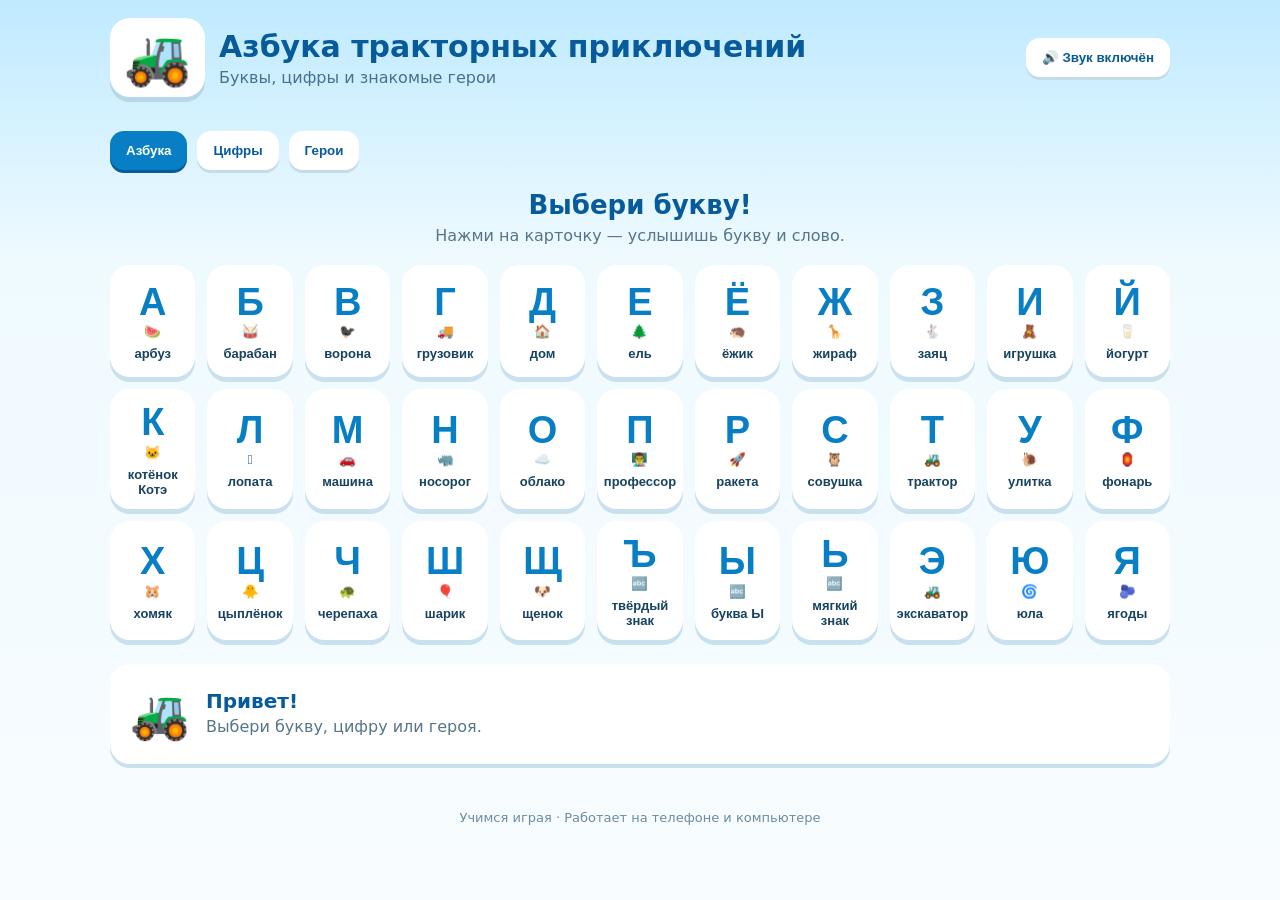
==== commit 2a27fc00: "Add files via upload" ====
--- a/index.html
+++ b/index.html
@@ -2,64 +2,26 @@
 <html lang="ru">
 <head>
 <meta charset="utf-8">
-<meta name="viewport" content="width=device-width, initial-scale=1, viewport-fit=cover">
-<meta name="theme-color" content="#65c9ed">
-<meta name="apple-mobile-web-app-capable" content="yes">
-<meta name="apple-mobile-web-app-status-bar-style" content="default">
-<meta name="apple-mobile-web-app-title" content="Весёлый трактор">
-<link rel="manifest" href="./manifest.webmanifest">
-<link rel="apple-touch-icon" href="./icons/icon-192.png">
-<link rel="stylesheet" href="./style.css">
-<title>Весёлый трактор — азбука</title>
+<meta name="viewport" content="width=device-width,initial-scale=1,viewport-fit=cover">
+<meta name="theme-color" content="#168bd2">
+<meta name="description" content="Интерактивная азбука и цифры по мотивам приключений Синего трактора">
+<link rel="manifest" href="manifest.webmanifest">
+<link rel="icon" href="icons/icon-192.png">
+<link rel="stylesheet" href="style.css">
+<title>Азбука тракторных приключений</title>
 </head>
 <body>
-<header class="top">
-  <div class="brand">
-    <div class="brand-icon" aria-hidden="true">🚜</div>
-    <div><div class="brand-title">Весёлый трактор</div><div class="brand-sub">Азбука и цифры</div></div>
-  </div>
-  <button class="sound" id="soundToggle" aria-label="Выключить звук" title="Звук">🔊</button>
+<header>
+  <div class="brand"><div class="tractor" aria-hidden="true">🚜</div><div><h1>Азбука тракторных приключений</h1><p>Буквы, цифры и знакомые герои</p></div></div>
+  <button id="sound" class="sound" aria-pressed="true">🔊 Звук включён</button>
 </header>
-
 <main>
-  <section class="hero">
-    <div class="hero-copy">
-      <div class="eyebrow">Учимся играя</div>
-      <h1>Буквы и цифры<br><span>на ферме!</span></h1>
-      <p>Нажимай на карточки — трактор расскажет, что на них написано.</p>
-      <div class="hero-actions">
-        <button class="primary" id="startLetters">Учить буквы</button>
-        <button class="secondary" id="startNumbers">Учить цифры</button>
-      </div>
-    </div>
-    <div class="tractor-scene" aria-label="Оригинальный рисунок весёлого трактора">
-      <div class="sun"></div><div class="cloud cloud-a"></div><div class="cloud cloud-b"></div>
-      <div class="hill hill-back"></div><div class="hill hill-front"></div>
-      <div class="tractor">
-        <div class="exhaust"></div><div class="cab"><div class="window"></div></div>
-        <div class="hood"></div><div class="grill"></div>
-        <div class="wheel wheel-big"><i></i></div><div class="wheel wheel-small"><i></i></div>
-        <div class="headlamp"></div>
-      </div>
-      <div class="flower f1">✿</div><div class="flower f2">✿</div><div class="flower f3">✿</div>
-    </div>
-  </section>
-
-  <section class="learning" id="learning">
-    <div class="section-head">
-      <div><div class="eyebrow">Выбирай карточку</div><h2 id="sectionTitle">Русский алфавит</h2></div>
-      <div class="tabs"><button class="tab active" data-mode="letters">Буквы</button><button class="tab" data-mode="numbers">Цифры</button></div>
-    </div>
-    <div class="feature-card" id="featureCard" aria-live="polite">
-      <div class="feature-visual" id="featureVisual">А</div>
-      <div class="feature-info"><div class="feature-kicker" id="featureKicker">Буква дня</div><div class="feature-word" id="featureWord">А — айва</div><div class="feature-hint" id="featureHint">Нажми на динамик, чтобы услышать</div></div>
-      <button class="speak" id="speakCurrent" aria-label="Произнести">🔊</button>
-    </div>
-    <div class="grid" id="cards" aria-label="Карточки алфавита"></div>
-  </section>
-  <section class="tip"><span>💡</span><p>Совет: нажимай на большую карточку или на значок динамика, чтобы повторить произношение.</p></section>
+  <nav class="tabs" aria-label="Разделы"><button class="tab active" data-tab="letters">Азбука</button><button class="tab" data-tab="numbers">Цифры</button><button class="tab" data-tab="heroes">Герои</button></nav>
+  <section id="letters" class="panel active"><div class="intro"><h2>Выбери букву!</h2><p>Нажми на карточку — услышишь букву и слово.</p></div><div id="alphabet" class="tiles"></div></section>
+  <section id="numbers" class="panel"><div class="intro"><h2>Учимся считать</h2><p>Нажимай на цифру и считай предметы.</p></div><div id="numbergrid" class="tiles numbers"></div></section>
+  <section id="heroes" class="panel"><div class="intro"><h2>Герои и друзья</h2><p>Небольшая текстовая энциклопедия персонажей и машин из вселенной мультсериала.</p></div><div id="heroGrid" class="hero-grid"></div><p class="note">Это неофициальный учебный фан-проект. Здесь используются только имена и текстовые упоминания; оригинальные изображения, музыка и голоса мультсериала не включены.</p></section>
+  <aside id="detail" class="detail" aria-live="polite"><div class="bigemoji">🚜</div><div><strong>Привет!</strong><p>Выбери букву, цифру или героя.</p></div></aside>
 </main>
-<footer>Весёлый трактор · Учимся каждый день</footer>
-<script src="./app.js"></script>
-</body>
-</html>+<footer>Учимся играя · Работает на телефоне и компьютере</footer>
+<script src="app.js"></script>
+</body></html>
--- a/style.css
+++ b/style.css
@@ -1,2 +1 @@
-*{box-sizing:border-box} :root{--sky:#dff6ff;--blue:#55bde8;--deep:#1879b5;--green:#80ca68;--yellow:#ffd45f;--ink:#25465a;--paper:#fff} body{margin:0;background:#f2fbff;color:var(--ink);font-family:ui-rounded,"Trebuchet MS",system-ui,-apple-system,sans-serif}button{font:inherit;cursor:pointer;border:0}.top{height:68px;padding:0 max(18px,env(safe-area-inset-left));display:flex;align-items:center;justify-content:space-between;background:#fff;box-shadow:0 3px 14px #24617a12;position:sticky;top:0;z-index:5}.brand{display:flex;align-items:center;gap:10px}.brand-icon{width:43px;height:43px;border-radius:14px;background:#e2f7ff;display:grid;place-items:center;font-size:27px}.brand-title{font-weight:900;font-size:17px}.brand-sub{font-size:11px;color:#6c91a4}.sound{width:42px;height:42px;border-radius:50%;background:#eef9ff;font-size:20px}.hero{max-width:1100px;margin:22px auto 28px;padding:clamp(20px,4vw,42px);border-radius:30px;background:linear-gradient(115deg,#d8f4ff,#e8f9e2);display:grid;grid-template-columns:1.05fr .95fr;gap:20px;overflow:hidden;min-height:280px}.hero-copy{align-self:center;z-index:1}.eyebrow{font-size:11px;letter-spacing:.12em;text-transform:uppercase;font-weight:900;color:#2996c7}.hero h1{font-size:clamp(30px,5vw,54px);line-height:1.02;margin:10px 0;color:#24506a;letter-spacing:-.04em}.hero h1 span{color:#2599c8}.hero p{font-size:15px;max-width:390px;line-height:1.5;color:#537487}.hero-actions{display:flex;gap:10px;flex-wrap:wrap;margin-top:20px}.primary,.secondary{padding:13px 19px;border-radius:16px;font-weight:900;box-shadow:0 5px 0 #00000012}.primary{background:#ffcf4f;color:#694d0a}.secondary{background:#fff;color:#267eaa}.tractor-scene{position:relative;min-height:220px;overflow:hidden}.sun{position:absolute;width:62px;height:62px;border-radius:50%;background:#ffe17b;right:15%;top:8%}.cloud{position:absolute;width:82px;height:24px;border-radius:30px;background:#fff;opacity:.9}.cloud:before,.cloud:after{content:"";position:absolute;background:#fff;border-radius:50%}.cloud:before{width:32px;height:32px;left:15px;top:-14px}.cloud:after{width:26px;height:26px;left:39px;top:-8px}.cloud-a{top:20%;left:5%}.cloud-b{top:34%;right:4%;transform:scale(.75)}.hill{position:absolute;bottom:-45px;border-radius:50% 50% 0 0}.hill-back{height:140px;width:120%;left:-10%;background:#a9dc89}.hill-front{height:90px;width:120%;left:-5%;bottom:-57px;background:#75c56f}.tractor{position:absolute;width:250px;height:130px;left:50%;bottom:24px;transform:translateX(-50%);z-index:2}.hood{position:absolute;right:4px;bottom:42px;width:122px;height:49px;background:#f0a93c;border:5px solid #bd6e24;border-radius:14px 22px 8px 8px}.cab{position:absolute;left:62px;bottom:80px;width:83px;height:72px;background:#38a8d4;border:6px solid #23749c;border-radius:18px 18px 4px 4px;z-index:2}.window{position:absolute;inset:9px 9px 8px;background:#c9f3ff;border:4px solid #eafaff;border-radius:9px 9px 2px 2px}.exhaust{position:absolute;left:74px;bottom:148px;width:12px;height:28px;background:#596b75;border-radius:5px 5px 0 0}.grill{position:absolute;right:12px;bottom:51px;width:9px;height:28px;border-left:3px solid #8c4b20;border-right:3px solid #8c4b20;z-index:2}.wheel{position:absolute;bottom:0;border-radius:50%;background:#344653;border:7px solid #263743;display:grid;place-items:center;z-index:3}.wheel i{display:block;width:45%;height:45%;border-radius:50%;background:#b9d5df;border:4px solid #718f9c}.wheel-big{width:78px;height:78px;left:42px}.wheel-small{width:54px;height:54px;right:27px}.headlamp{position:absolute;right:1px;bottom:69px;width:12px;height:12px;background:#fff5ad;border-radius:50%;z-index:3}.flower{position:absolute;color:#fff;font-size:24px;z-index:3}.f1{bottom:17px;left:12%}.f2{bottom:30px;right:18%;color:#ffe27b}.f3{bottom:8px;right:5%;color:#fff}.learning{max-width:1100px;margin:auto;padding:0 18px}.section-head{display:flex;align-items:end;justify-content:space-between;gap:15px;margin-bottom:15px}.section-head h2{font-size:clamp(22px,3vw,30px);margin:5px 0 0}.tabs{display:flex;padding:4px;background:#e3f4fb;border-radius:14px;gap:3px}.tab{padding:9px 15px;border-radius:11px;background:transparent;color:#588095;font-weight:800}.tab.active{background:#fff;color:#187fb3;box-shadow:0 2px 7px #1a5a7518}.feature-card{background:#fff;border-radius:23px;padding:17px;display:flex;align-items:center;gap:18px;box-shadow:0 7px 22px #2b779411;margin-bottom:17px;border:1px solid #e4f3f9}.feature-visual{width:90px;height:90px;flex:0 0 90px;border-radius:22px;background:linear-gradient(145deg,#e0f7ff,#effbe6);display:grid;place-items:center;font-size:48px;font-weight:1000;color:#2389b9}.feature-info{min-width:0;flex:1}.feature-kicker{font-size:11px;text-transform:uppercase;letter-spacing:.12em;font-weight:900;color:#8aa5b2}.feature-word{font-size:clamp(21px,4vw,30px);font-weight:1000;margin:4px 0;color:#244d64}.feature-hint{font-size:13px;color:#7894a2}.speak{width:46px;height:46px;flex:0 0 46px;border-radius:15px;background:#e8f7ff;font-size:22px}.grid{display:grid;grid-template-columns:repeat(7,minmax(0,1fr));gap:10px}.letter-card{min-height:104px;border-radius:18px;background:#fff;border:2px solid #e6f3f8;box-shadow:0 4px 10px #2b77940a;padding:10px 6px;display:flex;flex-direction:column;align-items:center;justify-content:center;gap:3px;color:#2b6079;transition:transform .12s,border-color .12s}.letter-card:active{transform:scale(.96)}.letter-card.selected{border-color:#62c5e8;background:#f1fbff}.card-main{font-size:31px;font-weight:1000;color:#2496c6;line-height:1}.card-word{font-size:11px;font-weight:800;text-align:center;color:#6b8795;overflow-wrap:anywhere}.card-emoji{font-size:20px}.tip{max-width:1064px;margin:22px auto 30px;padding:14px 18px;border-radius:17px;background:#e8f8e7;display:flex;align-items:center;gap:12px;color:#557e55;font-size:13px}.tip p{margin:0}footer{text-align:center;padding:0 15px 25px;color:#9ab0ba;font-size:12px}
-@media(max-width:700px){.top{height:60px}.hero{margin:12px 12px 22px;grid-template-columns:1fr;min-height:0;padding:22px 20px 0;gap:0}.hero-copy{padding-bottom:12px}.tractor-scene{height:175px;min-height:175px}.tractor{transform:translateX(-50%) scale(.83);transform-origin:bottom center}.sun{right:18%;top:4%}.learning{padding:0 12px}.grid{grid-template-columns:repeat(4,minmax(0,1fr));gap:8px}.letter-card{min-height:92px}.section-head{align-items:center}.feature-card{gap:12px;padding:12px}.feature-visual{width:72px;height:72px;flex-basis:72px;font-size:39px;border-radius:18px}.tip{margin:18px 12px 25px}}@media(min-width:701px) and (max-width:950px){.grid{grid-template-columns:repeat(6,minmax(0,1fr))}}@media(max-width:370px){.brand-title{font-size:15px}.hero-actions button{padding:11px 13px}.tabs .tab{padding:8px 10px}.card-word{font-size:10px}}
+*{box-sizing:border-box} :root{font-family:system-ui,-apple-system,"Segoe UI",sans-serif;color:#17324a;background:#eaf7ff}body{margin:0;background:linear-gradient(180deg,#bfeaff 0,#effaff 260px,#f8fcff 100%);min-height:100vh}header{max-width:1100px;margin:auto;padding:18px 20px;display:flex;align-items:center;justify-content:space-between;gap:12px;flex-wrap:wrap}.brand{display:flex;align-items:center;gap:14px}.tractor{font-size:54px;background:#fff;border-radius:20px;padding:8px 14px;box-shadow:0 5px 0 #b7d7e8}h1{font-size:clamp(20px,4vw,30px);margin:0;color:#075b9b}header p{margin:4px 0 0;color:#47718e}.sound,.tab{border:0;border-radius:14px;padding:12px 16px;font-weight:750;background:#fff;color:#075b9b;box-shadow:0 3px 0 #c3dce9;cursor:pointer}.sound[aria-pressed=false]{opacity:.65}main{max-width:1100px;margin:0 auto;padding:8px 20px 28px}.tabs{display:flex;gap:10px;margin:8px 0 20px}.tab.active{background:#087fc4;color:white;box-shadow:0 3px 0 #075b9b}.panel{display:none}.panel.active{display:block}.intro{text-align:center;margin:10px 0 20px}.intro h2{margin:0;color:#075b9b;font-size:26px}.intro p{margin:6px 0;color:#54758a}.tiles{display:grid;grid-template-columns:repeat(auto-fit,minmax(82px,1fr));gap:12px}.tile{min-height:112px;border:0;border-radius:20px;background:white;box-shadow:0 5px 0 #c9e1ef;padding:12px 6px;color:#17435f;cursor:pointer;transition:transform .12s}.tile:active{transform:translateY(3px);box-shadow:0 2px 0 #c9e1ef}.letter{display:block;font-size:38px;font-weight:900;color:#087fc4;line-height:1.15}.word{display:block;font-size:13px;font-weight:700;margin-top:7px}.numbers .letter{color:#e27a23}.hero-grid{display:grid;grid-template-columns:repeat(auto-fit,minmax(210px,1fr));gap:13px}.hero{background:#fff;border-radius:18px;padding:16px;box-shadow:0 4px 0 #c9e1ef}.hero .emoji{font-size:36px}.hero h3{margin:5px 0;color:#075b9b}.hero p{margin:0;color:#54758a;line-height:1.45}.note{font-size:12px;color:#678294;margin-top:18px}.detail{display:flex;align-items:center;gap:16px;margin:24px 0 0;padding:16px 20px;border-radius:20px;background:#fff;box-shadow:0 4px 0 #c9e1ef;min-height:100px}.bigemoji{font-size:48px}.detail strong{font-size:20px;color:#075b9b}.detail p{margin:4px 0;color:#54758a}footer{text-align:center;padding:18px;color:#6b8ba0;font-size:13px}@media(max-width:520px){header{padding:14px}.tractor{font-size:40px}main{padding:4px 14px 22px}.tile{min-height:100px}.tabs .tab{flex:1}}
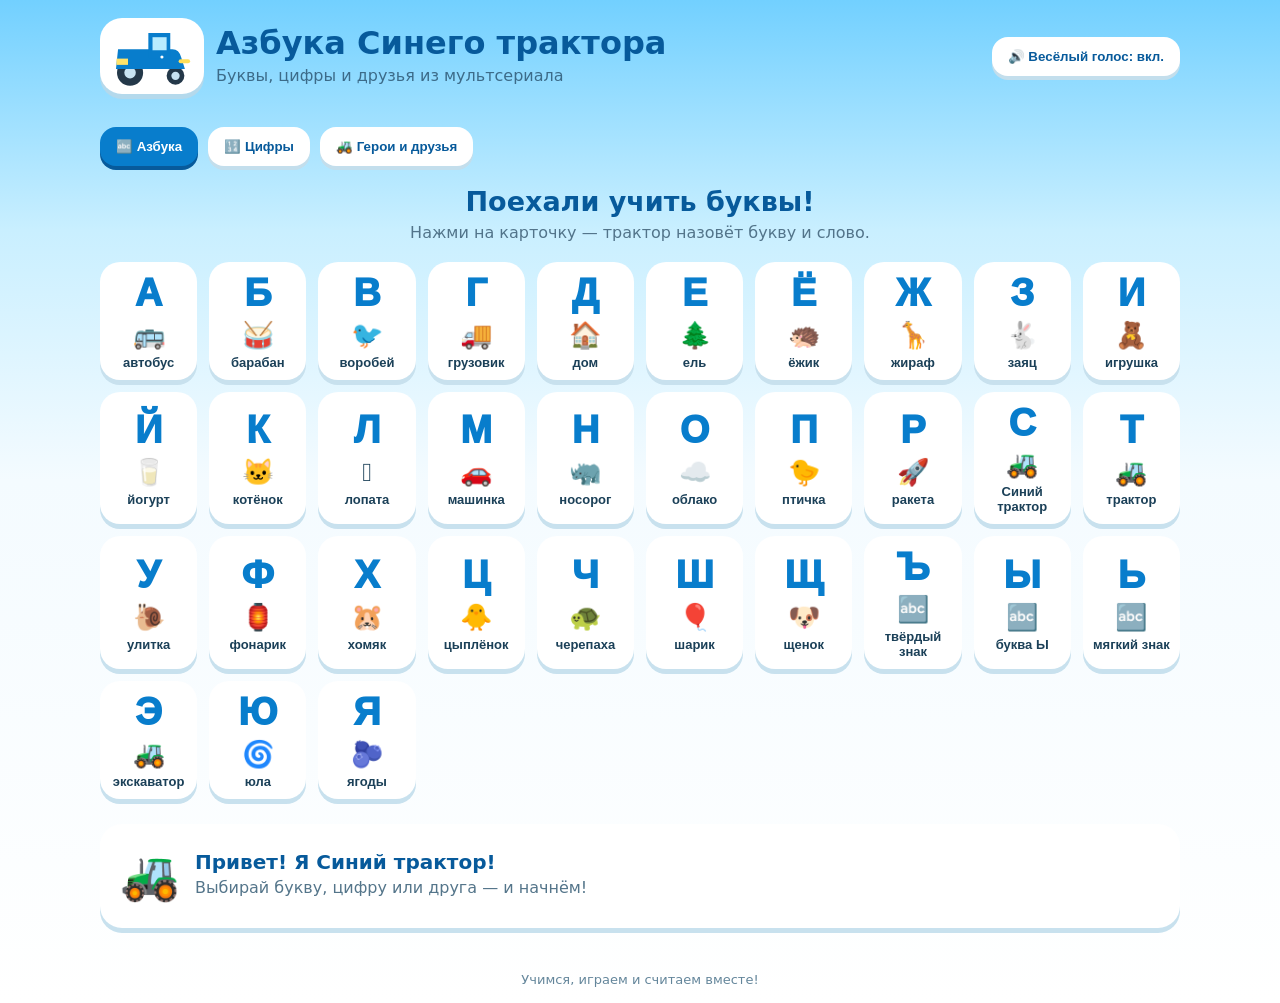
==== commit 9bef363c: "Add files via upload" ====
--- a/index.html
+++ b/index.html
@@ -1,27 +1,14 @@
 <!doctype html>
-<html lang="ru">
-<head>
-<meta charset="utf-8">
-<meta name="viewport" content="width=device-width,initial-scale=1,viewport-fit=cover">
-<meta name="theme-color" content="#168bd2">
-<meta name="description" content="Интерактивная азбука и цифры по мотивам приключений Синего трактора">
-<link rel="manifest" href="manifest.webmanifest">
-<link rel="icon" href="icons/icon-192.png">
-<link rel="stylesheet" href="style.css">
-<title>Азбука тракторных приключений</title>
-</head>
+<html lang="ru"><head>
+<meta charset="utf-8"><meta name="viewport" content="width=device-width,initial-scale=1,viewport-fit=cover">
+<meta name="theme-color" content="#087dcc"><meta name="description" content="Интерактивная азбука и счёт с Синим трактором и его друзьями">
+<link rel="manifest" href="manifest.webmanifest"><link rel="icon" href="icons/icon-192.png"><link rel="stylesheet" href="style.css">
+<title>Азбука Синего трактора</title></head>
 <body>
-<header>
-  <div class="brand"><div class="tractor" aria-hidden="true">🚜</div><div><h1>Азбука тракторных приключений</h1><p>Буквы, цифры и знакомые герои</p></div></div>
-  <button id="sound" class="sound" aria-pressed="true">🔊 Звук включён</button>
-</header>
-<main>
-  <nav class="tabs" aria-label="Разделы"><button class="tab active" data-tab="letters">Азбука</button><button class="tab" data-tab="numbers">Цифры</button><button class="tab" data-tab="heroes">Герои</button></nav>
-  <section id="letters" class="panel active"><div class="intro"><h2>Выбери букву!</h2><p>Нажми на карточку — услышишь букву и слово.</p></div><div id="alphabet" class="tiles"></div></section>
-  <section id="numbers" class="panel"><div class="intro"><h2>Учимся считать</h2><p>Нажимай на цифру и считай предметы.</p></div><div id="numbergrid" class="tiles numbers"></div></section>
-  <section id="heroes" class="panel"><div class="intro"><h2>Герои и друзья</h2><p>Небольшая текстовая энциклопедия персонажей и машин из вселенной мультсериала.</p></div><div id="heroGrid" class="hero-grid"></div><p class="note">Это неофициальный учебный фан-проект. Здесь используются только имена и текстовые упоминания; оригинальные изображения, музыка и голоса мультсериала не включены.</p></section>
-  <aside id="detail" class="detail" aria-live="polite"><div class="bigemoji">🚜</div><div><strong>Привет!</strong><p>Выбери букву, цифру или героя.</p></div></aside>
-</main>
-<footer>Учимся играя · Работает на телефоне и компьютере</footer>
-<script src="app.js"></script>
-</body></html>+<header><div class="top"><div class="logo" aria-hidden="true"><svg viewBox="0 0 180 120"><circle cx="48" cy="92" r="25" fill="#243849"/><circle cx="135" cy="98" r="17" fill="#243849"/><circle cx="48" cy="92" r="11" fill="#c8e3f2"/><circle cx="135" cy="98" r="8" fill="#c8e3f2"/><path d="M25 47h104q13 0 17 16l7 22H21z" fill="#087dcc"/><path d="M83 16h42v48H83z" rx="7" fill="#087dcc"/><path d="M91 24h27v25H91z" fill="#b8ecff"/><path d="M22 65h22v12H22z" fill="#ffe36a"/><path d="M145 70h14" stroke="#ffdf59" stroke-width="8" stroke-linecap="round"/><circle cx="109" cy="62" r="3" fill="#fff"/></svg></div><div><h1>Азбука Синего трактора</h1><p>Буквы, цифры и друзья из мультсериала</p></div></div><button id="sound" class="sound">🔊 Весёлый голос: вкл.</button></header>
+<main><nav class="tabs"><button class="tab active" data-tab="letters">🔤 Азбука</button><button class="tab" data-tab="numbers">🔢 Цифры</button><button class="tab" data-tab="friends">🚜 Герои и друзья</button></nav>
+<section id="letters" class="panel active"><div class="intro"><h2>Поехали учить буквы!</h2><p>Нажми на карточку — трактор назовёт букву и слово.</p></div><div id="alphabet" class="tiles"></div></section>
+<section id="numbers" class="panel"><div class="intro"><h2>Считаем вместе!</h2><p>Выбирай цифру, слушай и считай картинки.</p></div><div id="numbergrid" class="tiles numbers"></div></section>
+<section id="friends" class="panel"><div class="intro"><h2>Друзья и гости мультсериала</h2><p>Главные герои, машины и персонажи из разных приключений.</p></div><div id="friendgrid" class="friends"></div><p class="note">Список собран по описаниям мультсериала и названиям серий. В разных выпусках появляются разные гости; это не заявка на исчерпывающий официальный перечень.</p></section>
+<aside id="detail" class="detail" aria-live="polite"><div class="big">🚜</div><div><b>Привет! Я Синий трактор!</b><p>Выбирай букву, цифру или друга — и начнём!</p></div></aside>
+</main><footer>Учимся, играем и считаем вместе!</footer><script src="app.js"></script></body></html>
--- a/style.css
+++ b/style.css
@@ -1 +1 @@
-*{box-sizing:border-box} :root{font-family:system-ui,-apple-system,"Segoe UI",sans-serif;color:#17324a;background:#eaf7ff}body{margin:0;background:linear-gradient(180deg,#bfeaff 0,#effaff 260px,#f8fcff 100%);min-height:100vh}header{max-width:1100px;margin:auto;padding:18px 20px;display:flex;align-items:center;justify-content:space-between;gap:12px;flex-wrap:wrap}.brand{display:flex;align-items:center;gap:14px}.tractor{font-size:54px;background:#fff;border-radius:20px;padding:8px 14px;box-shadow:0 5px 0 #b7d7e8}h1{font-size:clamp(20px,4vw,30px);margin:0;color:#075b9b}header p{margin:4px 0 0;color:#47718e}.sound,.tab{border:0;border-radius:14px;padding:12px 16px;font-weight:750;background:#fff;color:#075b9b;box-shadow:0 3px 0 #c3dce9;cursor:pointer}.sound[aria-pressed=false]{opacity:.65}main{max-width:1100px;margin:0 auto;padding:8px 20px 28px}.tabs{display:flex;gap:10px;margin:8px 0 20px}.tab.active{background:#087fc4;color:white;box-shadow:0 3px 0 #075b9b}.panel{display:none}.panel.active{display:block}.intro{text-align:center;margin:10px 0 20px}.intro h2{margin:0;color:#075b9b;font-size:26px}.intro p{margin:6px 0;color:#54758a}.tiles{display:grid;grid-template-columns:repeat(auto-fit,minmax(82px,1fr));gap:12px}.tile{min-height:112px;border:0;border-radius:20px;background:white;box-shadow:0 5px 0 #c9e1ef;padding:12px 6px;color:#17435f;cursor:pointer;transition:transform .12s}.tile:active{transform:translateY(3px);box-shadow:0 2px 0 #c9e1ef}.letter{display:block;font-size:38px;font-weight:900;color:#087fc4;line-height:1.15}.word{display:block;font-size:13px;font-weight:700;margin-top:7px}.numbers .letter{color:#e27a23}.hero-grid{display:grid;grid-template-columns:repeat(auto-fit,minmax(210px,1fr));gap:13px}.hero{background:#fff;border-radius:18px;padding:16px;box-shadow:0 4px 0 #c9e1ef}.hero .emoji{font-size:36px}.hero h3{margin:5px 0;color:#075b9b}.hero p{margin:0;color:#54758a;line-height:1.45}.note{font-size:12px;color:#678294;margin-top:18px}.detail{display:flex;align-items:center;gap:16px;margin:24px 0 0;padding:16px 20px;border-radius:20px;background:#fff;box-shadow:0 4px 0 #c9e1ef;min-height:100px}.bigemoji{font-size:48px}.detail strong{font-size:20px;color:#075b9b}.detail p{margin:4px 0;color:#54758a}footer{text-align:center;padding:18px;color:#6b8ba0;font-size:13px}@media(max-width:520px){header{padding:14px}.tractor{font-size:40px}main{padding:4px 14px 22px}.tile{min-height:100px}.tabs .tab{flex:1}}+*{box-sizing:border-box}body{margin:0;min-height:100vh;font-family:system-ui,-apple-system,"Segoe UI",sans-serif;color:#17334a;background:linear-gradient(#72d0ff 0,#c9efff 230px,#f4fbff 480px,#fff 100%)}header{max-width:1120px;margin:auto;padding:18px 20px;display:flex;justify-content:space-between;align-items:center;gap:12px;flex-wrap:wrap}.top{display:flex;align-items:center;gap:12px}.logo{width:104px;height:76px;background:#fff;border-radius:22px;padding:5px;box-shadow:0 5px #b4d9ec}.logo svg{width:100%;height:100%}h1{margin:0;color:#075a9b;font-size:clamp(22px,4vw,32px)}header p{margin:4px 0;color:#3c6b89}.sound,.tab{border:0;border-radius:16px;padding:12px 16px;background:#fff;color:#075a9b;font-weight:800;box-shadow:0 4px #c3deec;cursor:pointer}.tabs{display:flex;gap:10px;margin:10px 0 20px;flex-wrap:wrap}.tab.active{background:#087dcc;color:white;box-shadow:0 4px #075a9b}main{max-width:1120px;margin:auto;padding:5px 20px 28px}.panel{display:none}.panel.active{display:block}.intro{text-align:center;margin:12px 0 20px}.intro h2{margin:0;color:#075a9b;font-size:27px}.intro p{color:#52748a;margin:6px 0}.tiles{display:grid;grid-template-columns:repeat(auto-fit,minmax(88px,1fr));gap:12px}.tile{border:0;border-radius:20px;background:white;min-height:116px;padding:10px 5px;box-shadow:0 5px #c8e1ee;cursor:pointer;color:#1b4058}.tile:active{transform:translateY(3px);box-shadow:0 2px #c8e1ee}.letter{display:block;font-size:38px;font-weight:950;color:#087dcc;line-height:1.15}.pic{display:block;font-size:26px;margin:4px}.word{display:block;font-size:13px;font-weight:800}.numbers .letter{color:#e77b25}.friends{display:grid;grid-template-columns:repeat(auto-fit,minmax(220px,1fr));gap:13px}.friend{border:0;text-align:left;border-radius:20px;padding:15px;background:#fff;box-shadow:0 5px #c8e1ee;cursor:pointer;color:#25445a}.friend .pic{font-size:38px}.friend h3{margin:5px 0;color:#075a9b}.friend p{margin:0;line-height:1.45;color:#54758a}.detail{display:flex;align-items:center;gap:15px;margin:25px 0 0;padding:16px 20px;min-height:104px;background:#fff;border-radius:22px;box-shadow:0 5px #c8e1ee}.big{font-size:48px}.detail b{font-size:20px;color:#075a9b}.detail p{margin:4px 0;color:#54758a}.note{font-size:12px;color:#698396;margin-top:16px}footer{text-align:center;color:#64869b;padding:16px;font-size:13px}@media(max-width:540px){header{padding:13px}.logo{width:78px;height:62px}.tabs .tab{flex:1;padding:11px 7px;font-size:13px}main{padding:5px 13px 20px}.tile{min-height:102px}}
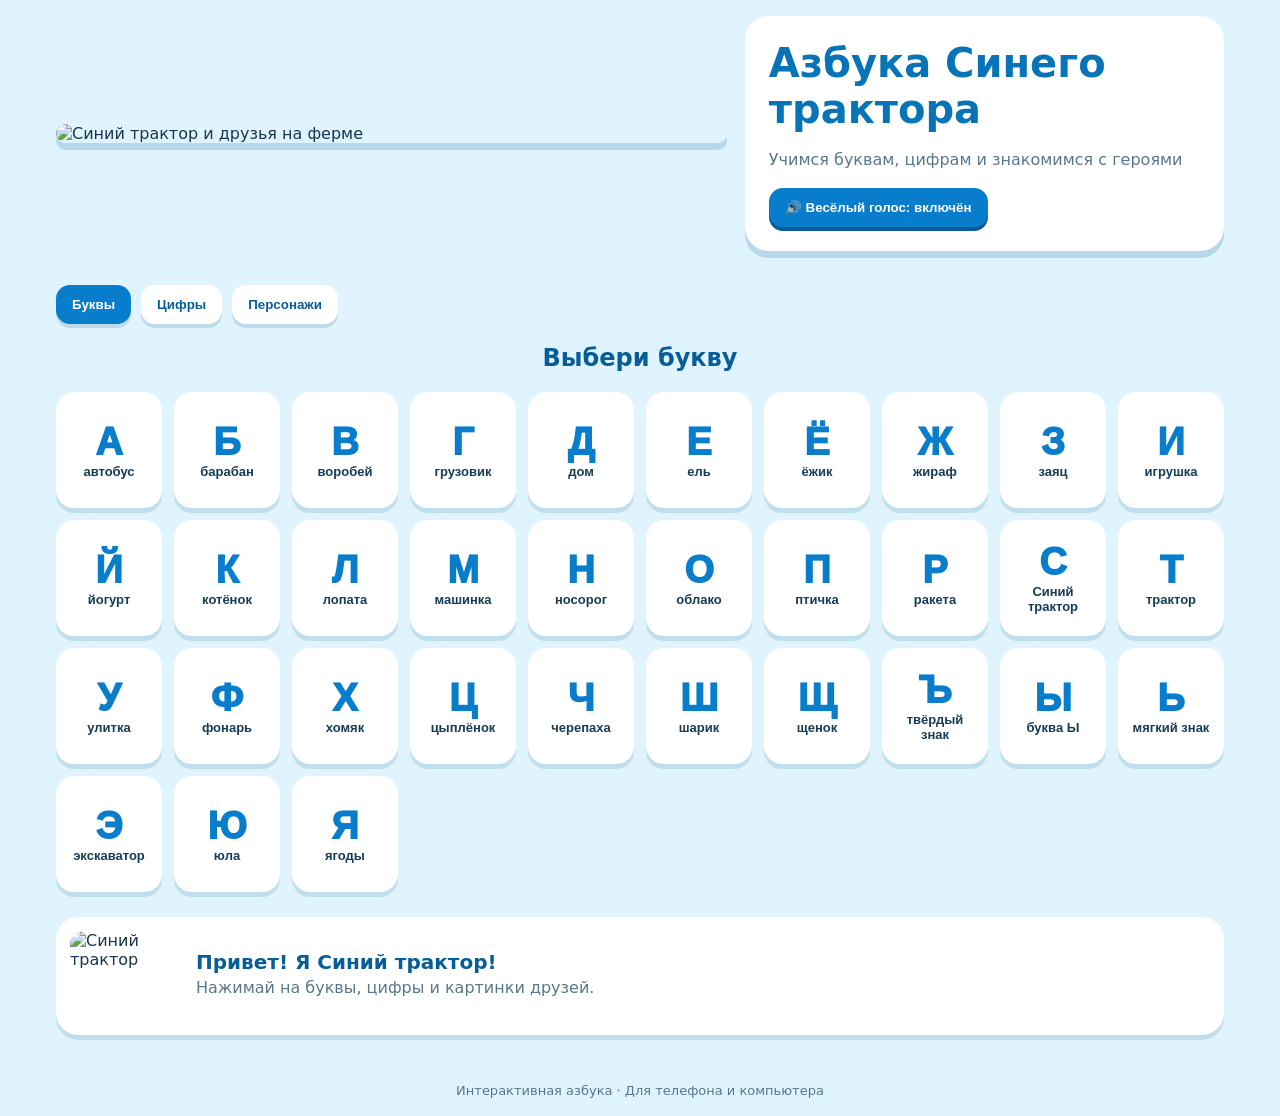
==== commit 42054f80: "Add files via upload" ====
--- a/index.html
+++ b/index.html
@@ -1,14 +1,7 @@
-<!doctype html>
-<html lang="ru"><head>
-<meta charset="utf-8"><meta name="viewport" content="width=device-width,initial-scale=1,viewport-fit=cover">
-<meta name="theme-color" content="#087dcc"><meta name="description" content="Интерактивная азбука и счёт с Синим трактором и его друзьями">
-<link rel="manifest" href="manifest.webmanifest"><link rel="icon" href="icons/icon-192.png"><link rel="stylesheet" href="style.css">
-<title>Азбука Синего трактора</title></head>
-<body>
-<header><div class="top"><div class="logo" aria-hidden="true"><svg viewBox="0 0 180 120"><circle cx="48" cy="92" r="25" fill="#243849"/><circle cx="135" cy="98" r="17" fill="#243849"/><circle cx="48" cy="92" r="11" fill="#c8e3f2"/><circle cx="135" cy="98" r="8" fill="#c8e3f2"/><path d="M25 47h104q13 0 17 16l7 22H21z" fill="#087dcc"/><path d="M83 16h42v48H83z" rx="7" fill="#087dcc"/><path d="M91 24h27v25H91z" fill="#b8ecff"/><path d="M22 65h22v12H22z" fill="#ffe36a"/><path d="M145 70h14" stroke="#ffdf59" stroke-width="8" stroke-linecap="round"/><circle cx="109" cy="62" r="3" fill="#fff"/></svg></div><div><h1>Азбука Синего трактора</h1><p>Буквы, цифры и друзья из мультсериала</p></div></div><button id="sound" class="sound">🔊 Весёлый голос: вкл.</button></header>
-<main><nav class="tabs"><button class="tab active" data-tab="letters">🔤 Азбука</button><button class="tab" data-tab="numbers">🔢 Цифры</button><button class="tab" data-tab="friends">🚜 Герои и друзья</button></nav>
-<section id="letters" class="panel active"><div class="intro"><h2>Поехали учить буквы!</h2><p>Нажми на карточку — трактор назовёт букву и слово.</p></div><div id="alphabet" class="tiles"></div></section>
-<section id="numbers" class="panel"><div class="intro"><h2>Считаем вместе!</h2><p>Выбирай цифру, слушай и считай картинки.</p></div><div id="numbergrid" class="tiles numbers"></div></section>
-<section id="friends" class="panel"><div class="intro"><h2>Друзья и гости мультсериала</h2><p>Главные герои, машины и персонажи из разных приключений.</p></div><div id="friendgrid" class="friends"></div><p class="note">Список собран по описаниям мультсериала и названиям серий. В разных выпусках появляются разные гости; это не заявка на исчерпывающий официальный перечень.</p></section>
-<aside id="detail" class="detail" aria-live="polite"><div class="big">🚜</div><div><b>Привет! Я Синий трактор!</b><p>Выбирай букву, цифру или друга — и начнём!</p></div></aside>
-</main><footer>Учимся, играем и считаем вместе!</footer><script src="app.js"></script></body></html>+<!doctype html><html lang="ru"><head><meta charset="utf-8"><meta name="viewport" content="width=device-width,initial-scale=1,viewport-fit=cover"><meta name="theme-color" content="#0788d2"><link rel="manifest" href="manifest.webmanifest"><link rel="stylesheet" href="style.css"><title>Азбука Синего трактора</title></head><body>
+<header><img class="hero-art" src="assets/menu-art.png" alt="Синий трактор и друзья на ферме"><div class="hero-copy"><h1>Азбука Синего трактора</h1><p>Учимся буквам, цифрам и знакомимся с героями</p><button id="sound">🔊 Весёлый голос: включён</button></div></header>
+<main><nav><button class="tab active" data-tab="letters">Буквы</button><button class="tab" data-tab="numbers">Цифры</button><button class="tab" data-tab="cast">Персонажи</button></nav>
+<section id="letters" class="panel active"><h2>Выбери букву</h2><div id="alphabet" class="alphabet"></div></section>
+<section id="numbers" class="panel"><h2>Считаем от 1 до 10</h2><div id="numbergrid" class="numbers"></div></section>
+<section id="cast" class="panel"><h2>Мир Синего трактора</h2><p class="sub">Персонажи, машины и гости из разных серий. Нажми на карточку, чтобы услышать название.</p><div id="characters" class="cast"></div><p class="source-note">Каталог составлен по сюжетам и названиям серий; в мультсериале много разовых животных и машин, поэтому это расширенная подборка, а не обещание полного перечня каждого эпизодического героя.</p></section>
+<aside id="info"><img src="assets/blue-tractor.jpg" alt="Синий трактор"><div><b>Привет! Я Синий трактор!</b><p>Нажимай на буквы, цифры и картинки друзей.</p></div></aside></main><footer>Интерактивная азбука · Для телефона и компьютера</footer><script src="app.js"></script></body></html>
--- a/style.css
+++ b/style.css
@@ -1 +1 @@
-*{box-sizing:border-box}body{margin:0;min-height:100vh;font-family:system-ui,-apple-system,"Segoe UI",sans-serif;color:#17334a;background:linear-gradient(#72d0ff 0,#c9efff 230px,#f4fbff 480px,#fff 100%)}header{max-width:1120px;margin:auto;padding:18px 20px;display:flex;justify-content:space-between;align-items:center;gap:12px;flex-wrap:wrap}.top{display:flex;align-items:center;gap:12px}.logo{width:104px;height:76px;background:#fff;border-radius:22px;padding:5px;box-shadow:0 5px #b4d9ec}.logo svg{width:100%;height:100%}h1{margin:0;color:#075a9b;font-size:clamp(22px,4vw,32px)}header p{margin:4px 0;color:#3c6b89}.sound,.tab{border:0;border-radius:16px;padding:12px 16px;background:#fff;color:#075a9b;font-weight:800;box-shadow:0 4px #c3deec;cursor:pointer}.tabs{display:flex;gap:10px;margin:10px 0 20px;flex-wrap:wrap}.tab.active{background:#087dcc;color:white;box-shadow:0 4px #075a9b}main{max-width:1120px;margin:auto;padding:5px 20px 28px}.panel{display:none}.panel.active{display:block}.intro{text-align:center;margin:12px 0 20px}.intro h2{margin:0;color:#075a9b;font-size:27px}.intro p{color:#52748a;margin:6px 0}.tiles{display:grid;grid-template-columns:repeat(auto-fit,minmax(88px,1fr));gap:12px}.tile{border:0;border-radius:20px;background:white;min-height:116px;padding:10px 5px;box-shadow:0 5px #c8e1ee;cursor:pointer;color:#1b4058}.tile:active{transform:translateY(3px);box-shadow:0 2px #c8e1ee}.letter{display:block;font-size:38px;font-weight:950;color:#087dcc;line-height:1.15}.pic{display:block;font-size:26px;margin:4px}.word{display:block;font-size:13px;font-weight:800}.numbers .letter{color:#e77b25}.friends{display:grid;grid-template-columns:repeat(auto-fit,minmax(220px,1fr));gap:13px}.friend{border:0;text-align:left;border-radius:20px;padding:15px;background:#fff;box-shadow:0 5px #c8e1ee;cursor:pointer;color:#25445a}.friend .pic{font-size:38px}.friend h3{margin:5px 0;color:#075a9b}.friend p{margin:0;line-height:1.45;color:#54758a}.detail{display:flex;align-items:center;gap:15px;margin:25px 0 0;padding:16px 20px;min-height:104px;background:#fff;border-radius:22px;box-shadow:0 5px #c8e1ee}.big{font-size:48px}.detail b{font-size:20px;color:#075a9b}.detail p{margin:4px 0;color:#54758a}.note{font-size:12px;color:#698396;margin-top:16px}footer{text-align:center;color:#64869b;padding:16px;font-size:13px}@media(max-width:540px){header{padding:13px}.logo{width:78px;height:62px}.tabs .tab{flex:1;padding:11px 7px;font-size:13px}main{padding:5px 13px 20px}.tile{min-height:102px}}+*{box-sizing:border-box}body{margin:0;background:#dff4ff;color:#18364c;font-family:system-ui,-apple-system,"Segoe UI",sans-serif}header{position:relative;max-width:1200px;margin:auto;padding:16px;display:grid;grid-template-columns:1.4fr 1fr;gap:18px;align-items:center}.hero-art{width:100%;border-radius:24px;box-shadow:0 7px 0 #b6d8e9}.hero-copy{background:#fff;border-radius:24px;padding:24px;box-shadow:0 7px 0 #b6d8e9}.hero-copy h1{margin:0;color:#0874b8;font-size:clamp(24px,4vw,40px)}.hero-copy p{color:#58778b;line-height:1.5}button{cursor:pointer;border:0;border-radius:14px;padding:12px 16px;background:#087dcc;color:#fff;font-weight:800;box-shadow:0 4px #075d98}main{max-width:1200px;margin:auto;padding:10px 16px 30px}nav{display:flex;gap:10px;margin:8px 0 20px;flex-wrap:wrap}.tab{background:#fff;color:#075d98;box-shadow:0 4px #bddbe9}.tab.active{background:#087dcc;color:white}.panel{display:none}.panel.active{display:block}h2{text-align:center;color:#075d98}.sub,.source-note{text-align:center;color:#58778b}.alphabet{display:grid;grid-template-columns:repeat(auto-fit,minmax(105px,1fr));gap:12px}.letter-card,.number-card{background:white;border-radius:18px;padding:10px;border:0;color:#173d56;box-shadow:0 5px #c0deec;min-height:116px}.letter{display:block;font-size:38px;font-weight:950;color:#087dcc}.word{font-size:13px;font-weight:800}.numbers{display:grid;grid-template-columns:repeat(auto-fit,minmax(135px,1fr));gap:12px}.number-card{min-height:140px}.number-card strong{display:block;font-size:42px;color:#ef8b27}.number-card img{height:65px;width:100%;object-fit:cover;border-radius:10px}.cast{display:grid;grid-template-columns:repeat(auto-fit,minmax(210px,1fr));gap:15px}.character{background:#fff;border:0;border-radius:18px;overflow:hidden;text-align:left;color:#173d56;box-shadow:0 5px #c0deec;padding:0}.character img{display:block;width:100%;height:160px;object-fit:cover}.character div{padding:12px}.character h3{margin:0 0 5px;color:#075d98}.character p{margin:0;color:#58778b;font-size:13px;line-height:1.4}#info{display:flex;align-items:center;gap:16px;background:white;border-radius:22px;padding:14px;margin-top:25px;box-shadow:0 5px #c0deec}#info img{width:110px;height:90px;object-fit:cover;border-radius:14px}#info b{font-size:20px;color:#075d98}#info p{margin:4px 0;color:#58778b}footer{text-align:center;padding:18px;color:#58778b;font-size:13px}@media(max-width:720px){header{grid-template-columns:1fr}.hero-art{max-height:300px;object-fit:cover}.hero-copy{padding:18px}.alphabet{grid-template-columns:repeat(3,1fr)}.cast{grid-template-columns:repeat(2,minmax(0,1fr))}.character img{height:125px}}
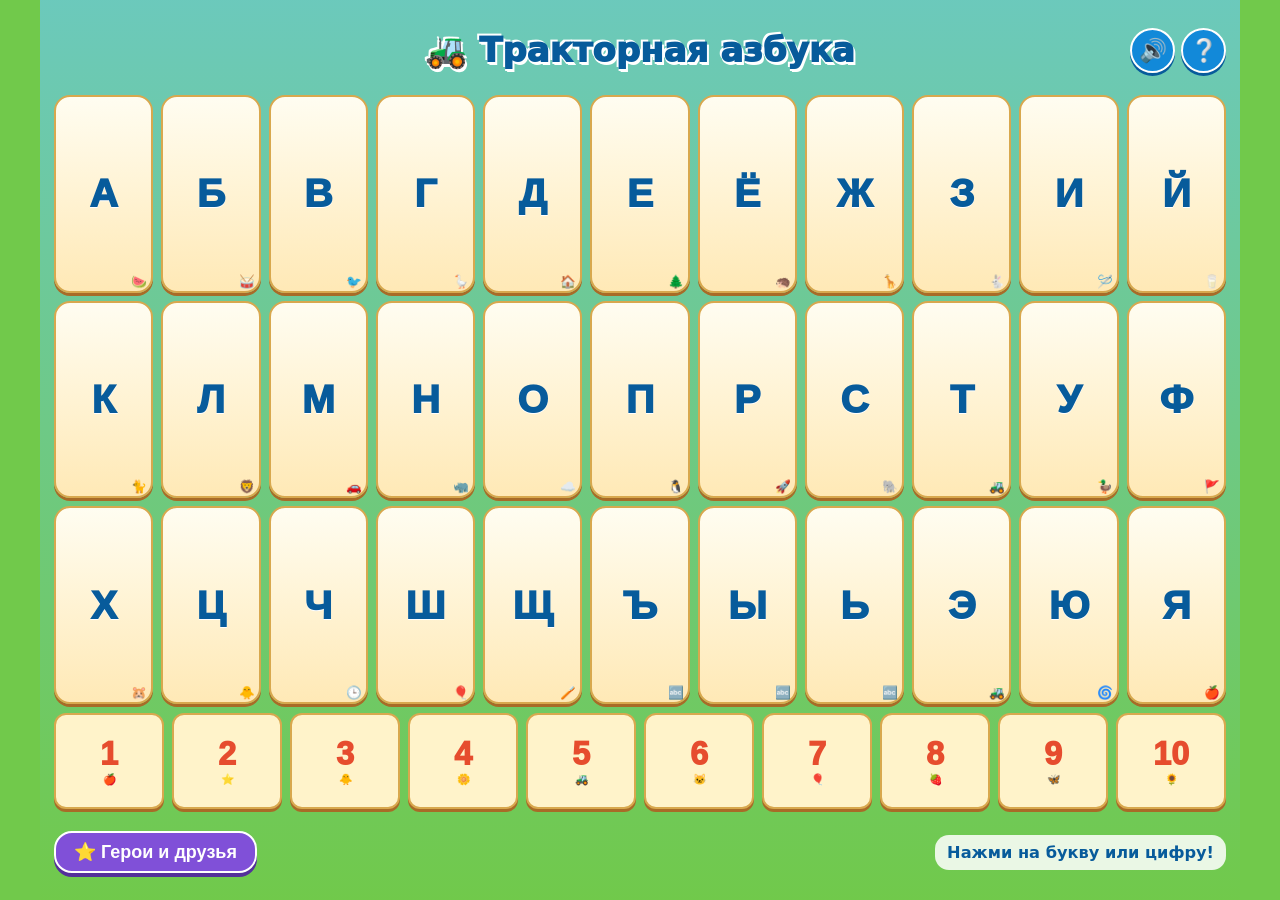
==== commit 52c9df30: "Add files via upload" ====
--- a/index.html
+++ b/index.html
@@ -1,7 +1,7 @@
-<!doctype html><html lang="ru"><head><meta charset="utf-8"><meta name="viewport" content="width=device-width,initial-scale=1,viewport-fit=cover"><meta name="theme-color" content="#0788d2"><link rel="manifest" href="manifest.webmanifest"><link rel="stylesheet" href="style.css"><title>Азбука Синего трактора</title></head><body>
-<header><img class="hero-art" src="assets/menu-art.png" alt="Синий трактор и друзья на ферме"><div class="hero-copy"><h1>Азбука Синего трактора</h1><p>Учимся буквам, цифрам и знакомимся с героями</p><button id="sound">🔊 Весёлый голос: включён</button></div></header>
-<main><nav><button class="tab active" data-tab="letters">Буквы</button><button class="tab" data-tab="numbers">Цифры</button><button class="tab" data-tab="cast">Персонажи</button></nav>
-<section id="letters" class="panel active"><h2>Выбери букву</h2><div id="alphabet" class="alphabet"></div></section>
-<section id="numbers" class="panel"><h2>Считаем от 1 до 10</h2><div id="numbergrid" class="numbers"></div></section>
-<section id="cast" class="panel"><h2>Мир Синего трактора</h2><p class="sub">Персонажи, машины и гости из разных серий. Нажми на карточку, чтобы услышать название.</p><div id="characters" class="cast"></div><p class="source-note">Каталог составлен по сюжетам и названиям серий; в мультсериале много разовых животных и машин, поэтому это расширенная подборка, а не обещание полного перечня каждого эпизодического героя.</p></section>
-<aside id="info"><img src="assets/blue-tractor.jpg" alt="Синий трактор"><div><b>Привет! Я Синий трактор!</b><p>Нажимай на буквы, цифры и картинки друзей.</p></div></aside></main><footer>Интерактивная азбука · Для телефона и компьютера</footer><script src="app.js"></script></body></html>+<!doctype html><html lang="ru"><head><meta charset="utf-8"><meta name="viewport" content="width=device-width,initial-scale=1,maximum-scale=1,user-scalable=no,viewport-fit=cover"><meta name="theme-color" content="#168ed0"><link rel="manifest" href="manifest.webmanifest"><link rel="stylesheet" href="style.css"><title>Тракторная азбука</title></head><body><main class="game">
+<div class="top"><div class="title">🚜 Тракторная азбука</div><div class="tools"><button id="voice" aria-label="Звук">🔊</button><button id="help" aria-label="Помощь">❔</button></div></div>
+<div class="letters" id="letters"></div>
+<div class="numbers" id="numbers"></div>
+<div class="bottom"><button id="people">⭐ Герои и друзья</button><div id="message">Нажми на букву или цифру!</div></div>
+<div id="modal" class="modal hidden"><div class="dialog"><button id="close" class="close">✕</button><h2 id="modalTitle">Герои</h2><div id="cast" class="cast"></div></div></div>
+</main><script src="app.js"></script></body></html>
--- a/style.css
+++ b/style.css
@@ -1 +1 @@
-*{box-sizing:border-box}body{margin:0;background:#dff4ff;color:#18364c;font-family:system-ui,-apple-system,"Segoe UI",sans-serif}header{position:relative;max-width:1200px;margin:auto;padding:16px;display:grid;grid-template-columns:1.4fr 1fr;gap:18px;align-items:center}.hero-art{width:100%;border-radius:24px;box-shadow:0 7px 0 #b6d8e9}.hero-copy{background:#fff;border-radius:24px;padding:24px;box-shadow:0 7px 0 #b6d8e9}.hero-copy h1{margin:0;color:#0874b8;font-size:clamp(24px,4vw,40px)}.hero-copy p{color:#58778b;line-height:1.5}button{cursor:pointer;border:0;border-radius:14px;padding:12px 16px;background:#087dcc;color:#fff;font-weight:800;box-shadow:0 4px #075d98}main{max-width:1200px;margin:auto;padding:10px 16px 30px}nav{display:flex;gap:10px;margin:8px 0 20px;flex-wrap:wrap}.tab{background:#fff;color:#075d98;box-shadow:0 4px #bddbe9}.tab.active{background:#087dcc;color:white}.panel{display:none}.panel.active{display:block}h2{text-align:center;color:#075d98}.sub,.source-note{text-align:center;color:#58778b}.alphabet{display:grid;grid-template-columns:repeat(auto-fit,minmax(105px,1fr));gap:12px}.letter-card,.number-card{background:white;border-radius:18px;padding:10px;border:0;color:#173d56;box-shadow:0 5px #c0deec;min-height:116px}.letter{display:block;font-size:38px;font-weight:950;color:#087dcc}.word{font-size:13px;font-weight:800}.numbers{display:grid;grid-template-columns:repeat(auto-fit,minmax(135px,1fr));gap:12px}.number-card{min-height:140px}.number-card strong{display:block;font-size:42px;color:#ef8b27}.number-card img{height:65px;width:100%;object-fit:cover;border-radius:10px}.cast{display:grid;grid-template-columns:repeat(auto-fit,minmax(210px,1fr));gap:15px}.character{background:#fff;border:0;border-radius:18px;overflow:hidden;text-align:left;color:#173d56;box-shadow:0 5px #c0deec;padding:0}.character img{display:block;width:100%;height:160px;object-fit:cover}.character div{padding:12px}.character h3{margin:0 0 5px;color:#075d98}.character p{margin:0;color:#58778b;font-size:13px;line-height:1.4}#info{display:flex;align-items:center;gap:16px;background:white;border-radius:22px;padding:14px;margin-top:25px;box-shadow:0 5px #c0deec}#info img{width:110px;height:90px;object-fit:cover;border-radius:14px}#info b{font-size:20px;color:#075d98}#info p{margin:4px 0;color:#58778b}footer{text-align:center;padding:18px;color:#58778b;font-size:13px}@media(max-width:720px){header{grid-template-columns:1fr}.hero-art{max-height:300px;object-fit:cover}.hero-copy{padding:18px}.alphabet{grid-template-columns:repeat(3,1fr)}.cast{grid-template-columns:repeat(2,minmax(0,1fr))}.character img{height:125px}}+*{box-sizing:border-box}html,body{margin:0;width:100%;height:100%;overflow:hidden;font-family:system-ui,-apple-system,"Segoe UI",sans-serif}body{background:#71c94b}.game{height:100svh;width:100vw;max-width:1200px;margin:auto;position:relative;display:flex;flex-direction:column;padding:clamp(5px,1.2vw,14px);gap:clamp(5px,1vh,11px);background:linear-gradient(#69c9f4aa,#70c94b66),url("assets/farm-screen.jpg") center/cover no-repeat;overflow:hidden}.top{height:clamp(40px,8vh,76px);display:flex;justify-content:center;align-items:center;position:relative;flex-shrink:0}.title{font-size:clamp(18px,3.4vw,34px);font-weight:1000;color:#075b9b;text-shadow:0 2px white,2px 3px white,-2px -2px white;text-align:center}.tools{position:absolute;right:0;display:flex;gap:6px}.tools button,.close{border:2px solid white;border-radius:50%;width:clamp(34px,5vh,48px);height:clamp(34px,5vh,48px);font-size:clamp(16px,2.5vh,23px);background:#1289d9;color:white;box-shadow:0 3px #075b9b;cursor:pointer}.letters{flex:1;min-height:0;display:grid;grid-template-columns:repeat(11,minmax(0,1fr));grid-template-rows:repeat(3,minmax(0,1fr));gap:clamp(3px,.7vw,8px);align-content:stretch}.tile{min-width:0;min-height:0;border:2px solid #d8a84e;border-radius:clamp(7px,1.3vw,16px);background:linear-gradient(#fffdf1,#ffe9b6);box-shadow:0 3px #a86b27;color:#075b9b;font-weight:1000;font-size:clamp(20px,4.4vh,42px);cursor:pointer;position:relative;padding:0;display:flex;align-items:center;justify-content:center;text-shadow:0 1px white}.tile small{position:absolute;bottom:2px;right:4px;font-size:clamp(9px,1.4vh,13px);color:#385a26;font-weight:800;text-shadow:none}.tile:active{transform:translateY(2px);box-shadow:0 1px #a86b27}.numbers{height:clamp(48px,11vh,96px);flex-shrink:0;display:grid;grid-template-columns:repeat(10,minmax(0,1fr));gap:clamp(3px,.7vw,8px)}.num{background:#fff3ca;border:2px solid #d8a84e;border-radius:12px;box-shadow:0 3px #a86b27;color:#e64c2e;font-size:clamp(18px,3.6vh,34px);font-weight:1000;cursor:pointer;position:relative}.num small{display:block;font-size:clamp(8px,1.2vh,12px);color:#49712a}.bottom{display:flex;align-items:center;justify-content:space-between;gap:8px;min-height:clamp(40px,8vh,68px);flex-shrink:0}#people{border:2px solid white;border-radius:18px;background:#8050d8;color:white;font-weight:900;font-size:clamp(13px,2vh,20px);padding:8px 18px;box-shadow:0 4px #54309b;cursor:pointer}#message{background:#ffffffd9;border-radius:14px;padding:8px 12px;font-weight:800;color:#075b9b;font-size:clamp(11px,1.8vh,17px);text-align:center}.modal{position:absolute;inset:0;background:#15344dcc;display:grid;place-items:center;padding:12px}.hidden{display:none}.dialog{background:#fff8e7;border:4px solid #e5b85b;border-radius:22px;padding:14px;width:min(850px,96%);max-height:90%;overflow:auto;position:relative}.dialog h2{text-align:center;color:#075b9b;margin:0 40px 10px}.close{position:absolute;right:10px;top:8px;background:#e45c42}.cast{display:grid;grid-template-columns:repeat(auto-fit,minmax(130px,1fr));gap:8px}.cast button{border:2px solid #d9b35f;border-radius:13px;background:white;padding:9px;font-weight:800;color:#17445d;cursor:pointer}.cast span{display:block;font-size:27px;margin-bottom:3px}@media(max-width:600px){.game{padding:5px;gap:5px}.top{height:7vh}.title{font-size:clamp(16px,4.2vw,23px);margin-right:65px}.tools button{width:32px;height:32px}.letters{grid-template-columns:repeat(7,minmax(0,1fr));grid-template-rows:repeat(5,minmax(0,1fr));gap:4px}.tile{font-size:clamp(19px,4.2vh,30px);border-width:1px}.tile small{font-size:9px}.numbers{height:12vh;grid-template-columns:repeat(5,minmax(0,1fr));grid-template-rows:repeat(2,minmax(0,1fr));gap:4px}.num{font-size:clamp(18px,3.5vh,27px);border-radius:8px}.num small{font-size:8px}.bottom{min-height:7vh}#people{padding:7px 10px;font-size:12px}#message{font-size:10px;padding:6px 8px}}@media(max-height:650px) and (min-width:601px){.top{height:36px}.numbers{height:48px}.bottom{min-height:36px}.tile{font-size:clamp(17px,4vh,29px)}}
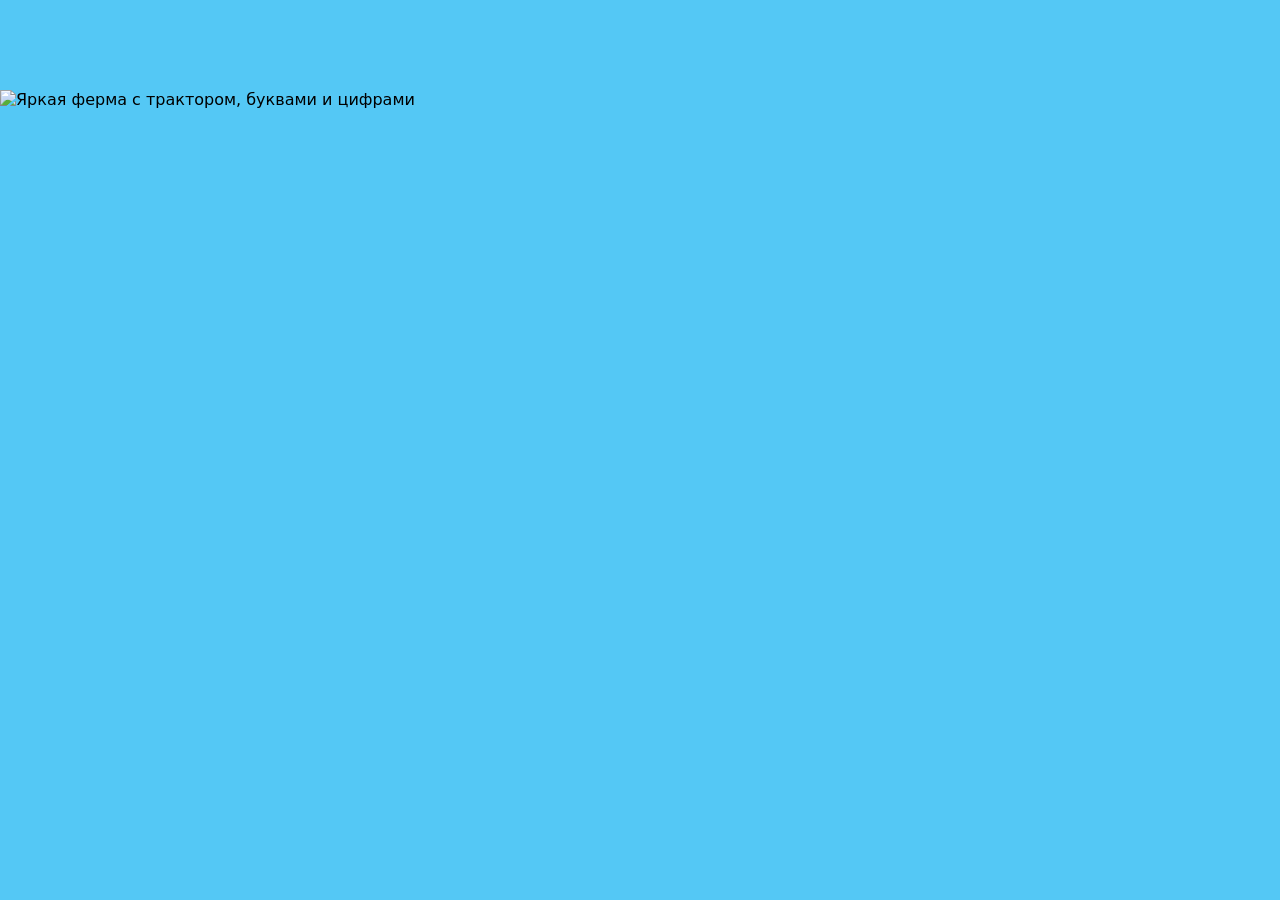
==== commit 933fe387: "Add files via upload" ====
--- a/index.html
+++ b/index.html
@@ -1,7 +1 @@
-<!doctype html><html lang="ru"><head><meta charset="utf-8"><meta name="viewport" content="width=device-width,initial-scale=1,maximum-scale=1,user-scalable=no,viewport-fit=cover"><meta name="theme-color" content="#168ed0"><link rel="manifest" href="manifest.webmanifest"><link rel="stylesheet" href="style.css"><title>Тракторная азбука</title></head><body><main class="game">
-<div class="top"><div class="title">🚜 Тракторная азбука</div><div class="tools"><button id="voice" aria-label="Звук">🔊</button><button id="help" aria-label="Помощь">❔</button></div></div>
-<div class="letters" id="letters"></div>
-<div class="numbers" id="numbers"></div>
-<div class="bottom"><button id="people">⭐ Герои и друзья</button><div id="message">Нажми на букву или цифру!</div></div>
-<div id="modal" class="modal hidden"><div class="dialog"><button id="close" class="close">✕</button><h2 id="modalTitle">Герои</h2><div id="cast" class="cast"></div></div></div>
-</main><script src="app.js"></script></body></html>+<!doctype html><html lang="ru"><head><meta charset="utf-8"><meta name="viewport" content="width=device-width,initial-scale=1,maximum-scale=1,user-scalable=no,viewport-fit=cover"><meta name="theme-color" content="#55c8f4"><link rel="manifest" href="manifest.webmanifest"><link rel="stylesheet" href="style.css"><title>Тракторная азбука</title></head><body><main class="screen" id="screen" aria-label="Тракторная азбука"><img class="art" src="assets/game-screen.png" alt="Яркая ферма с трактором, буквами и цифрами"><div id="hotspots"></div><div id="message" aria-live="polite"></div><section id="modal" class="modal hidden"><div class="dialog"><button id="close">✕</button><h2>Герои и друзья</h2><div id="cast"></div></div></section></main><script src="app.js"></script></body></html>
--- a/style.css
+++ b/style.css
@@ -1 +1,3 @@
-*{box-sizing:border-box}html,body{margin:0;width:100%;height:100%;overflow:hidden;font-family:system-ui,-apple-system,"Segoe UI",sans-serif}body{background:#71c94b}.game{height:100svh;width:100vw;max-width:1200px;margin:auto;position:relative;display:flex;flex-direction:column;padding:clamp(5px,1.2vw,14px);gap:clamp(5px,1vh,11px);background:linear-gradient(#69c9f4aa,#70c94b66),url("assets/farm-screen.jpg") center/cover no-repeat;overflow:hidden}.top{height:clamp(40px,8vh,76px);display:flex;justify-content:center;align-items:center;position:relative;flex-shrink:0}.title{font-size:clamp(18px,3.4vw,34px);font-weight:1000;color:#075b9b;text-shadow:0 2px white,2px 3px white,-2px -2px white;text-align:center}.tools{position:absolute;right:0;display:flex;gap:6px}.tools button,.close{border:2px solid white;border-radius:50%;width:clamp(34px,5vh,48px);height:clamp(34px,5vh,48px);font-size:clamp(16px,2.5vh,23px);background:#1289d9;color:white;box-shadow:0 3px #075b9b;cursor:pointer}.letters{flex:1;min-height:0;display:grid;grid-template-columns:repeat(11,minmax(0,1fr));grid-template-rows:repeat(3,minmax(0,1fr));gap:clamp(3px,.7vw,8px);align-content:stretch}.tile{min-width:0;min-height:0;border:2px solid #d8a84e;border-radius:clamp(7px,1.3vw,16px);background:linear-gradient(#fffdf1,#ffe9b6);box-shadow:0 3px #a86b27;color:#075b9b;font-weight:1000;font-size:clamp(20px,4.4vh,42px);cursor:pointer;position:relative;padding:0;display:flex;align-items:center;justify-content:center;text-shadow:0 1px white}.tile small{position:absolute;bottom:2px;right:4px;font-size:clamp(9px,1.4vh,13px);color:#385a26;font-weight:800;text-shadow:none}.tile:active{transform:translateY(2px);box-shadow:0 1px #a86b27}.numbers{height:clamp(48px,11vh,96px);flex-shrink:0;display:grid;grid-template-columns:repeat(10,minmax(0,1fr));gap:clamp(3px,.7vw,8px)}.num{background:#fff3ca;border:2px solid #d8a84e;border-radius:12px;box-shadow:0 3px #a86b27;color:#e64c2e;font-size:clamp(18px,3.6vh,34px);font-weight:1000;cursor:pointer;position:relative}.num small{display:block;font-size:clamp(8px,1.2vh,12px);color:#49712a}.bottom{display:flex;align-items:center;justify-content:space-between;gap:8px;min-height:clamp(40px,8vh,68px);flex-shrink:0}#people{border:2px solid white;border-radius:18px;background:#8050d8;color:white;font-weight:900;font-size:clamp(13px,2vh,20px);padding:8px 18px;box-shadow:0 4px #54309b;cursor:pointer}#message{background:#ffffffd9;border-radius:14px;padding:8px 12px;font-weight:800;color:#075b9b;font-size:clamp(11px,1.8vh,17px);text-align:center}.modal{position:absolute;inset:0;background:#15344dcc;display:grid;place-items:center;padding:12px}.hidden{display:none}.dialog{background:#fff8e7;border:4px solid #e5b85b;border-radius:22px;padding:14px;width:min(850px,96%);max-height:90%;overflow:auto;position:relative}.dialog h2{text-align:center;color:#075b9b;margin:0 40px 10px}.close{position:absolute;right:10px;top:8px;background:#e45c42}.cast{display:grid;grid-template-columns:repeat(auto-fit,minmax(130px,1fr));gap:8px}.cast button{border:2px solid #d9b35f;border-radius:13px;background:white;padding:9px;font-weight:800;color:#17445d;cursor:pointer}.cast span{display:block;font-size:27px;margin-bottom:3px}@media(max-width:600px){.game{padding:5px;gap:5px}.top{height:7vh}.title{font-size:clamp(16px,4.2vw,23px);margin-right:65px}.tools button{width:32px;height:32px}.letters{grid-template-columns:repeat(7,minmax(0,1fr));grid-template-rows:repeat(5,minmax(0,1fr));gap:4px}.tile{font-size:clamp(19px,4.2vh,30px);border-width:1px}.tile small{font-size:9px}.numbers{height:12vh;grid-template-columns:repeat(5,minmax(0,1fr));grid-template-rows:repeat(2,minmax(0,1fr));gap:4px}.num{font-size:clamp(18px,3.5vh,27px);border-radius:8px}.num small{font-size:8px}.bottom{min-height:7vh}#people{padding:7px 10px;font-size:12px}#message{font-size:10px;padding:6px 8px}}@media(max-height:650px) and (min-width:601px){.top{height:36px}.numbers{height:48px}.bottom{min-height:36px}.tile{font-size:clamp(17px,4vh,29px)}}+*{box-sizing:border-box}html,body{margin:0;width:100%;height:100%;overflow:hidden;background:#54c8f5;font-family:system-ui,sans-serif;touch-action:manipulation}.screen{position:absolute;left:50%;top:50%;width:min(100vw,177.7778vh);height:min(100vh,56.25vw);transform:translate(-50%,-50%);overflow:hidden;container-type:size}.art{position:absolute;inset:0;width:100%;height:100%;object-fit:fill;pointer-events:none}#hotspots{position:absolute;inset:0}.hit{position:absolute;border:0;background:transparent;border-radius:18%;cursor:pointer;touch-action:manipulation}.hit:focus-visible{outline:3px solid #fff;outline-offset:-4px;background:#ffffff22}#message{position:absolute;left:37%;top:88%;width:26%;height:8%;display:grid;place-items:center;text-align:center;color:#075b9b;font-size:clamp(10px,2.1cqh,22px);font-weight:900;text-shadow:0 1px #fff;pointer-events:none}.modal{position:absolute;inset:0;background:#15344dcc;display:grid;place-items:center;padding:3%}.hidden{display:none}.dialog{position:relative;background:#fff8e7;border:4px solid #e5b85b;border-radius:22px;padding:2%;width:75%;max-height:90%;overflow:auto}.dialog h2{text-align:center;color:#075b9b;margin:0 40px 12px;font-size:clamp(16px,3cqh,30px)}#close{position:absolute;right:8px;top:8px;border:0;border-radius:50%;background:#e45c42;color:#fff;font-size:clamp(16px,2.5cqh,24px);width:36px;height:36px}#cast{display:grid;grid-template-columns:repeat(6,1fr);gap:8px}#cast button{border:2px solid #d9b35f;border-radius:13px;background:white;padding:8px;font-weight:800;color:#17445d;font-size:clamp(10px,1.8cqh,18px)}
+/* Portrait devices rotate the complete landscape board: no vertical scrolling or squeezed buttons. */
+@media(orientation:portrait){.screen{width:min(100svh,177.7778vw);height:min(100svw,56.25vh);transform:translate(-50%,-50%) rotate(90deg)}}
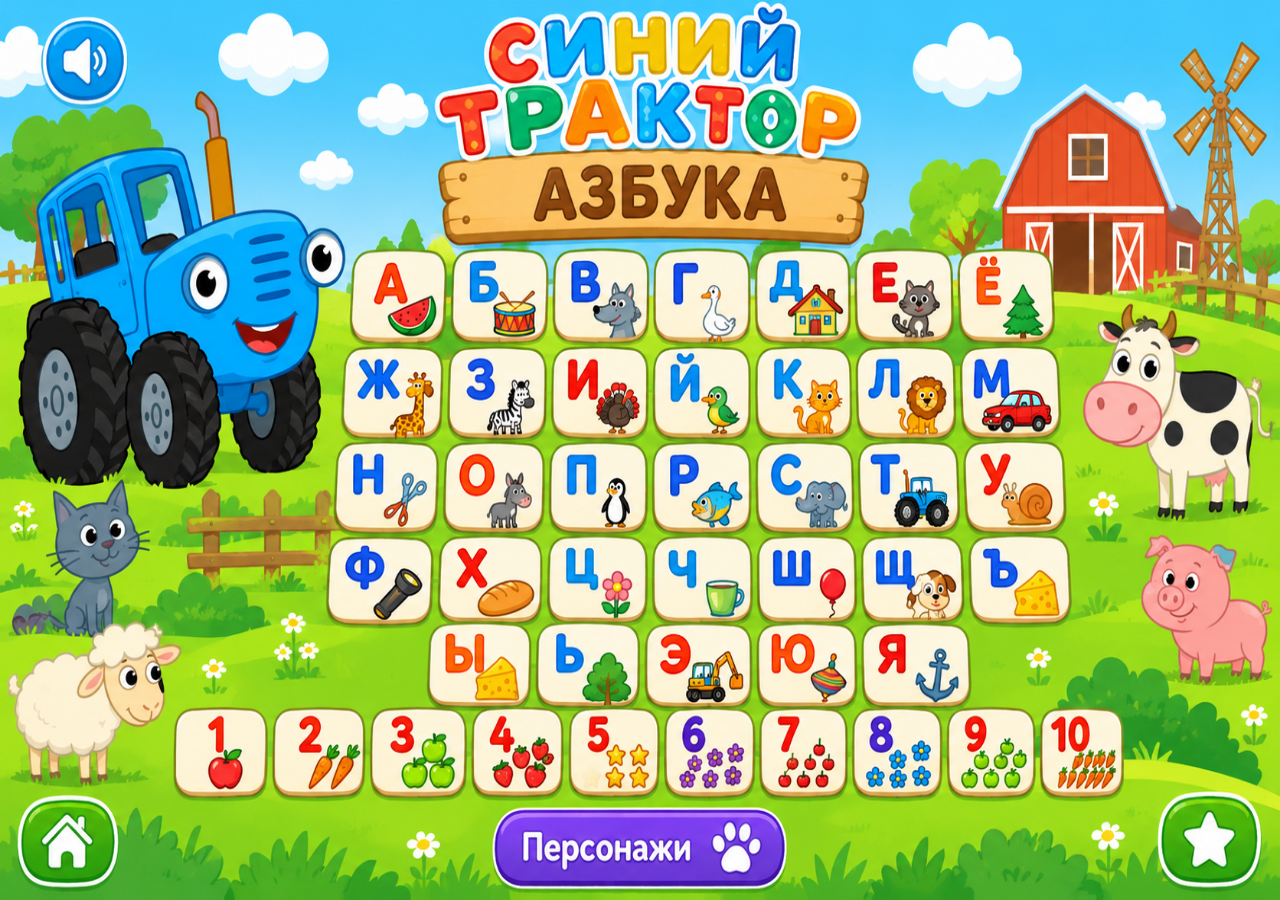
==== commit ec69963b: "Add files via upload" ====
--- a/index.html
+++ b/index.html
@@ -1 +1,25 @@
-<!doctype html><html lang="ru"><head><meta charset="utf-8"><meta name="viewport" content="width=device-width,initial-scale=1,maximum-scale=1,user-scalable=no,viewport-fit=cover"><meta name="theme-color" content="#55c8f4"><link rel="manifest" href="manifest.webmanifest"><link rel="stylesheet" href="style.css"><title>Тракторная азбука</title></head><body><main class="screen" id="screen" aria-label="Тракторная азбука"><img class="art" src="assets/game-screen.png" alt="Яркая ферма с трактором, буквами и цифрами"><div id="hotspots"></div><div id="message" aria-live="polite"></div><section id="modal" class="modal hidden"><div class="dialog"><button id="close">✕</button><h2>Герои и друзья</h2><div id="cast"></div></div></section></main><script src="app.js"></script></body></html>
+<!doctype html>
+<html lang="ru">
+<head>
+<meta charset="utf-8">
+<meta name="viewport" content="width=device-width,initial-scale=1,maximum-scale=1,user-scalable=no,viewport-fit=cover">
+<meta name="theme-color" content="#55c8f4">
+<meta name="mobile-web-app-capable" content="yes">
+<meta name="apple-mobile-web-app-capable" content="yes">
+<meta name="apple-mobile-web-app-status-bar-style" content="black-translucent">
+<meta name="apple-mobile-web-app-title" content="Азбука">
+<link rel="manifest" href="manifest.webmanifest">
+<link rel="icon" href="icons/icon-192.png" sizes="192x192">
+<link rel="apple-touch-icon" href="icons/icon-192.png">
+<link rel="stylesheet" href="style.css">
+<title>Тракторная азбука</title>
+</head>
+<body>
+<main class="screen" id="screen" aria-label="Тракторная азбука">
+<img class="art" src="assets/game-screen.png" alt="Яркая ферма с трактором, буквами и цифрами">
+<div id="hotspots"></div><div id="message" aria-live="polite"></div>
+<section id="modal" class="modal hidden"><div class="dialog"><button id="close" aria-label="Закрыть">✕</button><h2>Герои и друзья</h2><div id="cast"></div></div></section>
+</main>
+<script src="app.js"></script>
+</body>
+</html>
--- a/style.css
+++ b/style.css
@@ -1,3 +1,4 @@
-*{box-sizing:border-box}html,body{margin:0;width:100%;height:100%;overflow:hidden;background:#54c8f5;font-family:system-ui,sans-serif;touch-action:manipulation}.screen{position:absolute;left:50%;top:50%;width:min(100vw,177.7778vh);height:min(100vh,56.25vw);transform:translate(-50%,-50%);overflow:hidden;container-type:size}.art{position:absolute;inset:0;width:100%;height:100%;object-fit:fill;pointer-events:none}#hotspots{position:absolute;inset:0}.hit{position:absolute;border:0;background:transparent;border-radius:18%;cursor:pointer;touch-action:manipulation}.hit:focus-visible{outline:3px solid #fff;outline-offset:-4px;background:#ffffff22}#message{position:absolute;left:37%;top:88%;width:26%;height:8%;display:grid;place-items:center;text-align:center;color:#075b9b;font-size:clamp(10px,2.1cqh,22px);font-weight:900;text-shadow:0 1px #fff;pointer-events:none}.modal{position:absolute;inset:0;background:#15344dcc;display:grid;place-items:center;padding:3%}.hidden{display:none}.dialog{position:relative;background:#fff8e7;border:4px solid #e5b85b;border-radius:22px;padding:2%;width:75%;max-height:90%;overflow:auto}.dialog h2{text-align:center;color:#075b9b;margin:0 40px 12px;font-size:clamp(16px,3cqh,30px)}#close{position:absolute;right:8px;top:8px;border:0;border-radius:50%;background:#e45c42;color:#fff;font-size:clamp(16px,2.5cqh,24px);width:36px;height:36px}#cast{display:grid;grid-template-columns:repeat(6,1fr);gap:8px}#cast button{border:2px solid #d9b35f;border-radius:13px;background:white;padding:8px;font-weight:800;color:#17445d;font-size:clamp(10px,1.8cqh,18px)}
-/* Portrait devices rotate the complete landscape board: no vertical scrolling or squeezed buttons. */
-@media(orientation:portrait){.screen{width:min(100svh,177.7778vw);height:min(100svw,56.25vh);transform:translate(-50%,-50%) rotate(90deg)}}
+*{box-sizing:border-box}html,body{margin:0;width:100%;height:100%;height:100dvh;overflow:hidden;background:#54c8f5;font-family:system-ui,sans-serif;touch-action:manipulation;overscroll-behavior:none}.screen{position:fixed;inset:0;width:100vw;height:100dvh;overflow:hidden;container-type:size;background:#54c8f5}.art{position:absolute;inset:0;width:100%;height:100%;object-fit:fill;pointer-events:none}#hotspots{position:absolute;inset:0}.hit{position:absolute;border:0;background:transparent;border-radius:18%;cursor:pointer;touch-action:manipulation;-webkit-tap-highlight-color:transparent}.hit:focus-visible{outline:3px solid #fff;outline-offset:-4px;background:#ffffff22}#message{position:absolute;left:37%;top:88%;width:26%;height:8%;display:grid;place-items:center;text-align:center;color:#075b9b;font-size:clamp(10px,2.1cqh,22px);font-weight:900;text-shadow:0 1px #fff;pointer-events:none}.modal{position:absolute;inset:0;background:#15344dcc;display:grid;place-items:center;padding:3%;z-index:5}.hidden{display:none}.dialog{position:relative;background:#fff8e7;border:4px solid #e5b85b;border-radius:22px;padding:2%;width:min(75%,900px);max-height:90%;overflow:auto}.dialog h2{text-align:center;color:#075b9b;margin:0 40px 12px;font-size:clamp(16px,3cqh,30px)}#close{position:absolute;right:8px;top:8px;border:0;border-radius:50%;background:#e45c42;color:#fff;font-size:clamp(16px,2.5cqh,24px);width:36px;height:36px}#cast{display:grid;grid-template-columns:repeat(6,minmax(0,1fr));gap:8px}#cast button{border:2px solid #d9b35f;border-radius:13px;background:white;padding:8px;font-weight:800;color:#17445d;font-size:clamp(10px,1.8cqh,18px)}
+/* Keep the complete game visible: portrait devices show the same board rotated sideways. */
+@media(orientation:portrait){.screen{width:100dvh;height:100vw;left:50%;top:50%;inset:auto;transform:translate(-50%,-50%) rotate(90deg);transform-origin:center center}}
+@media(max-height:420px){.dialog{max-height:84%;padding:1%}#cast{gap:4px}#cast button{padding:4px}}
